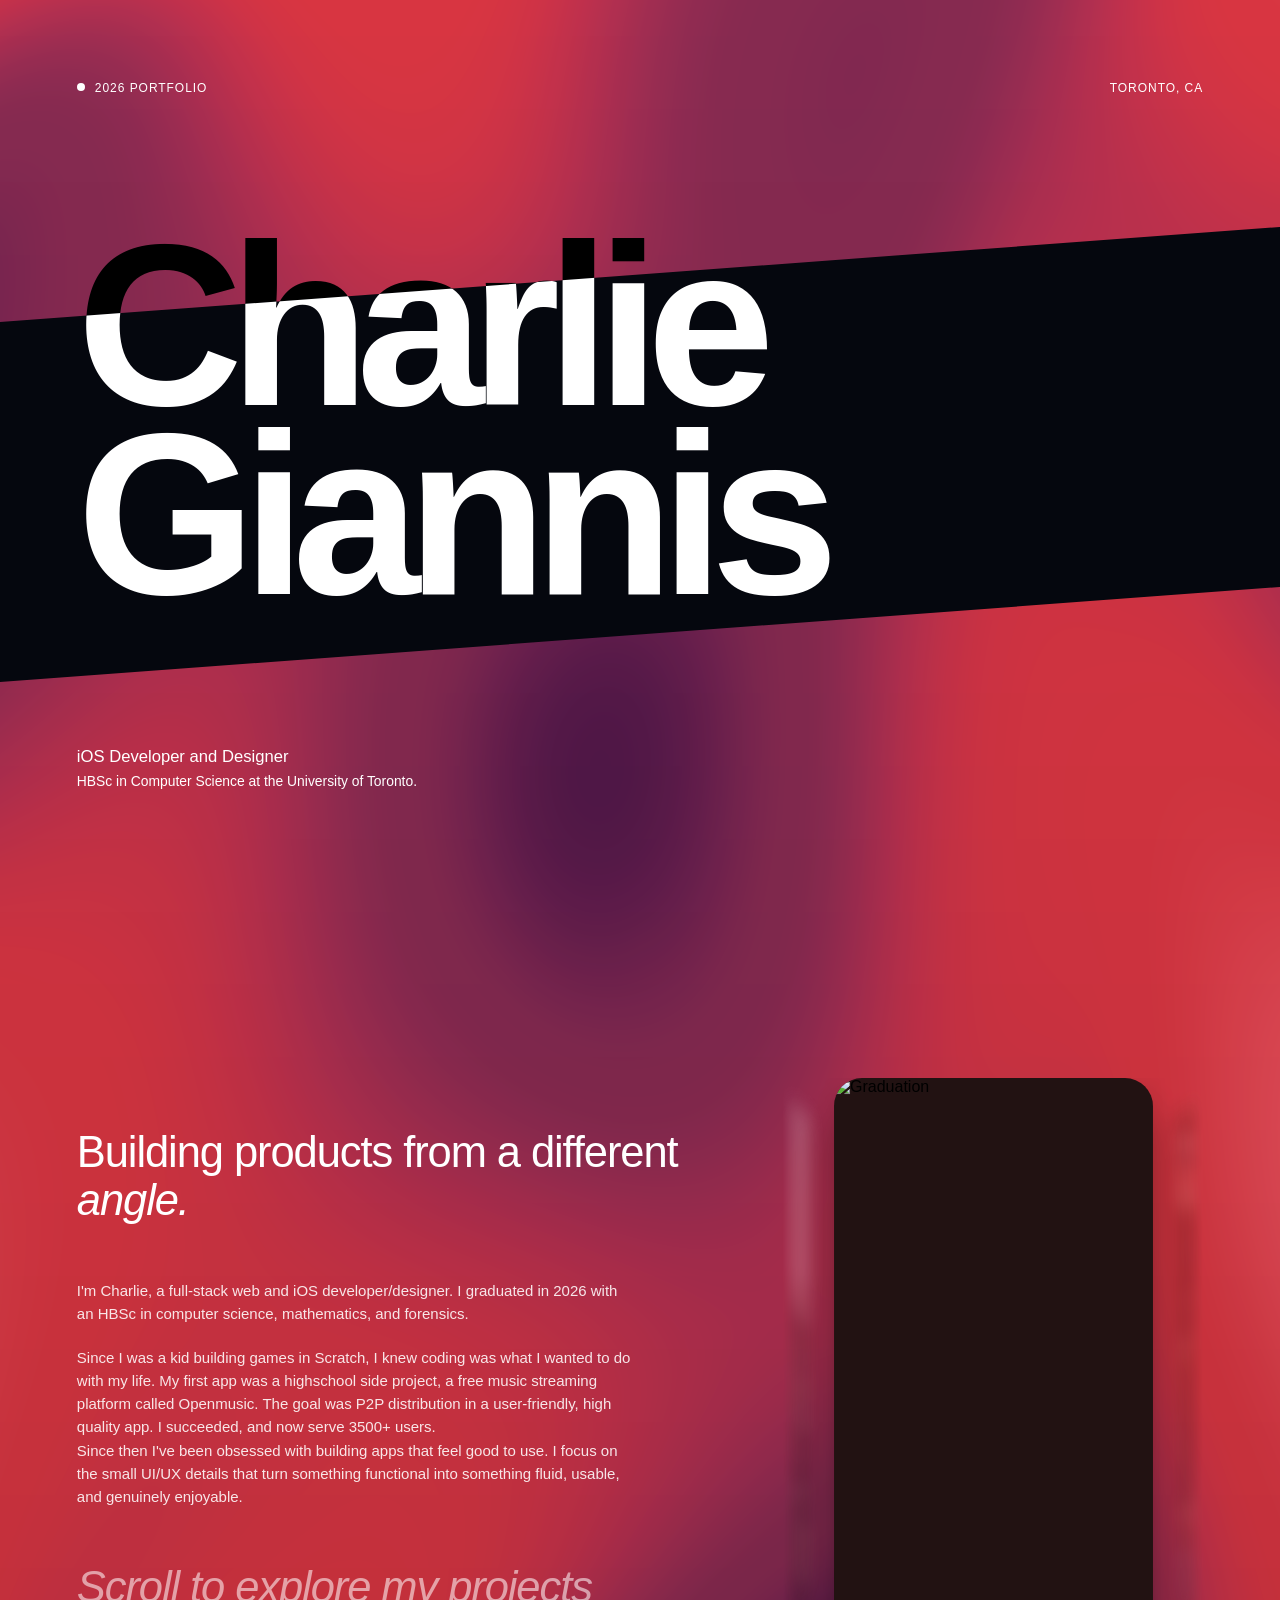
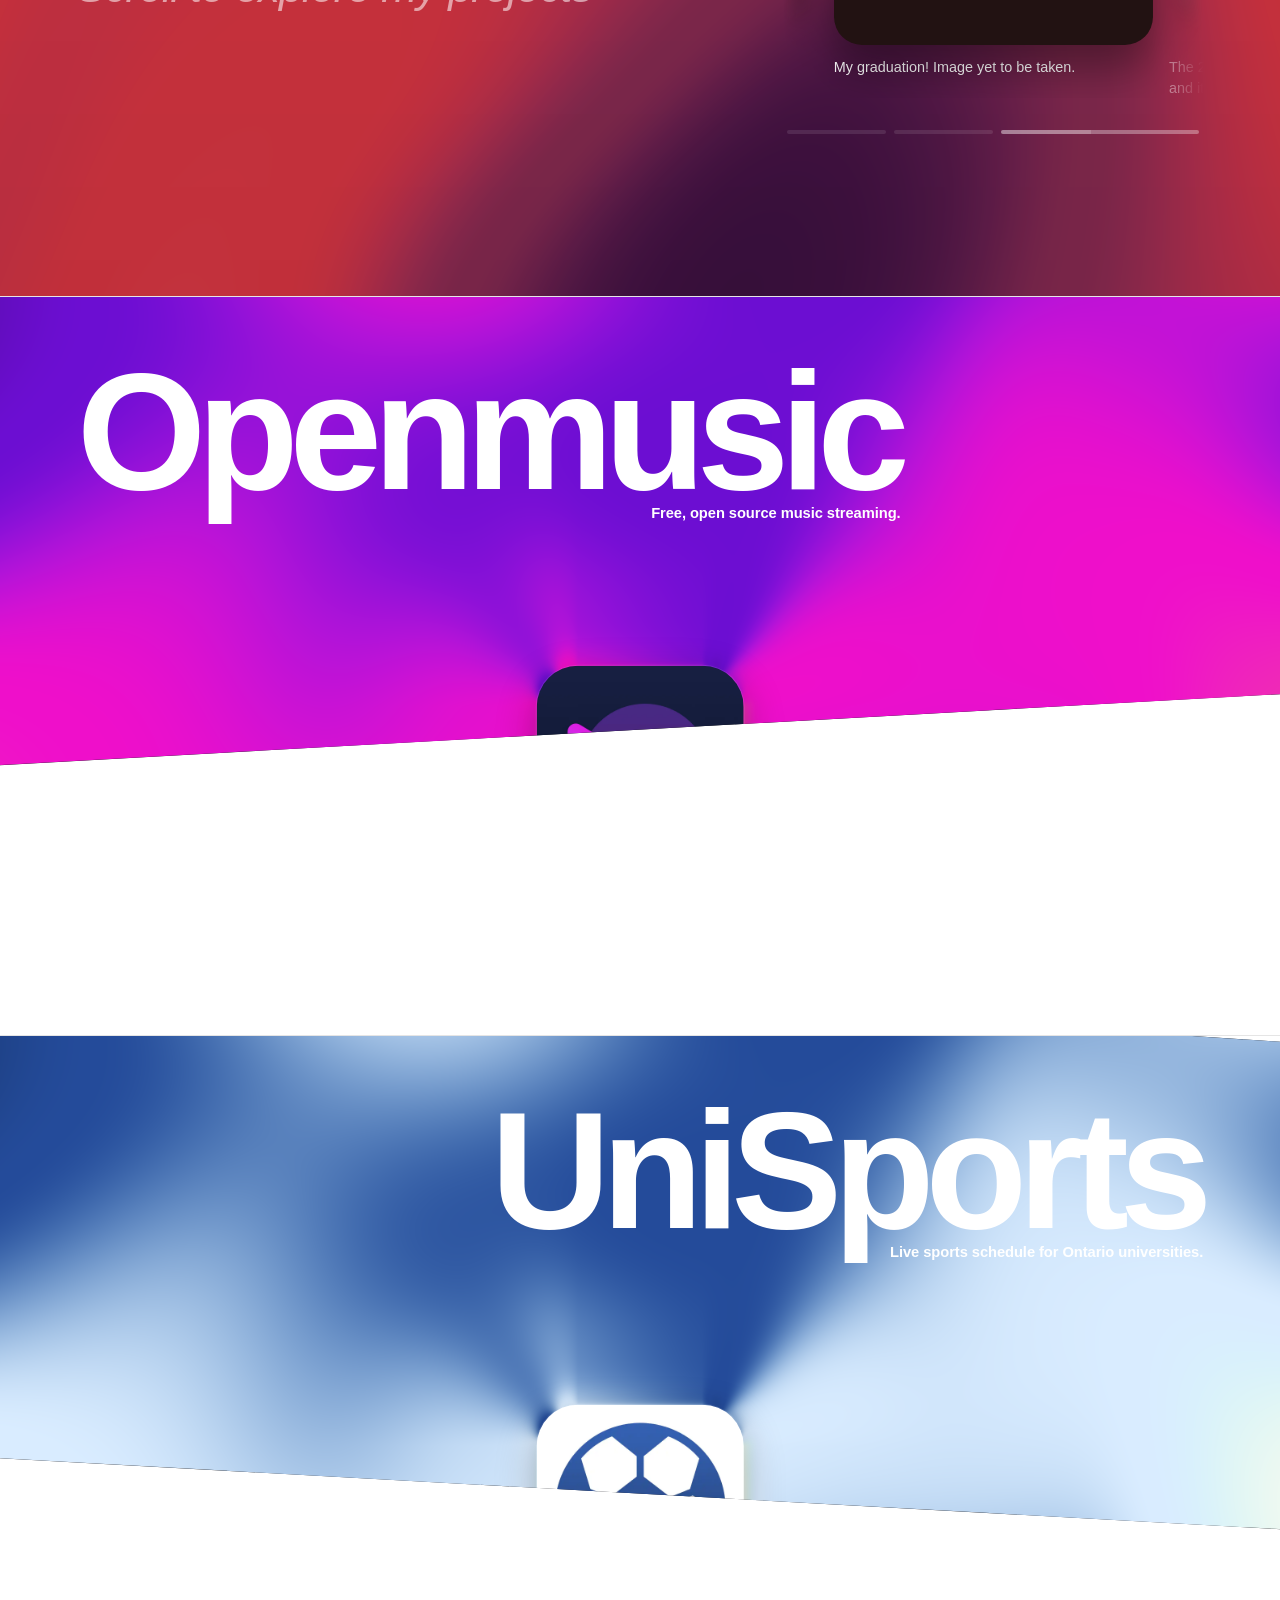
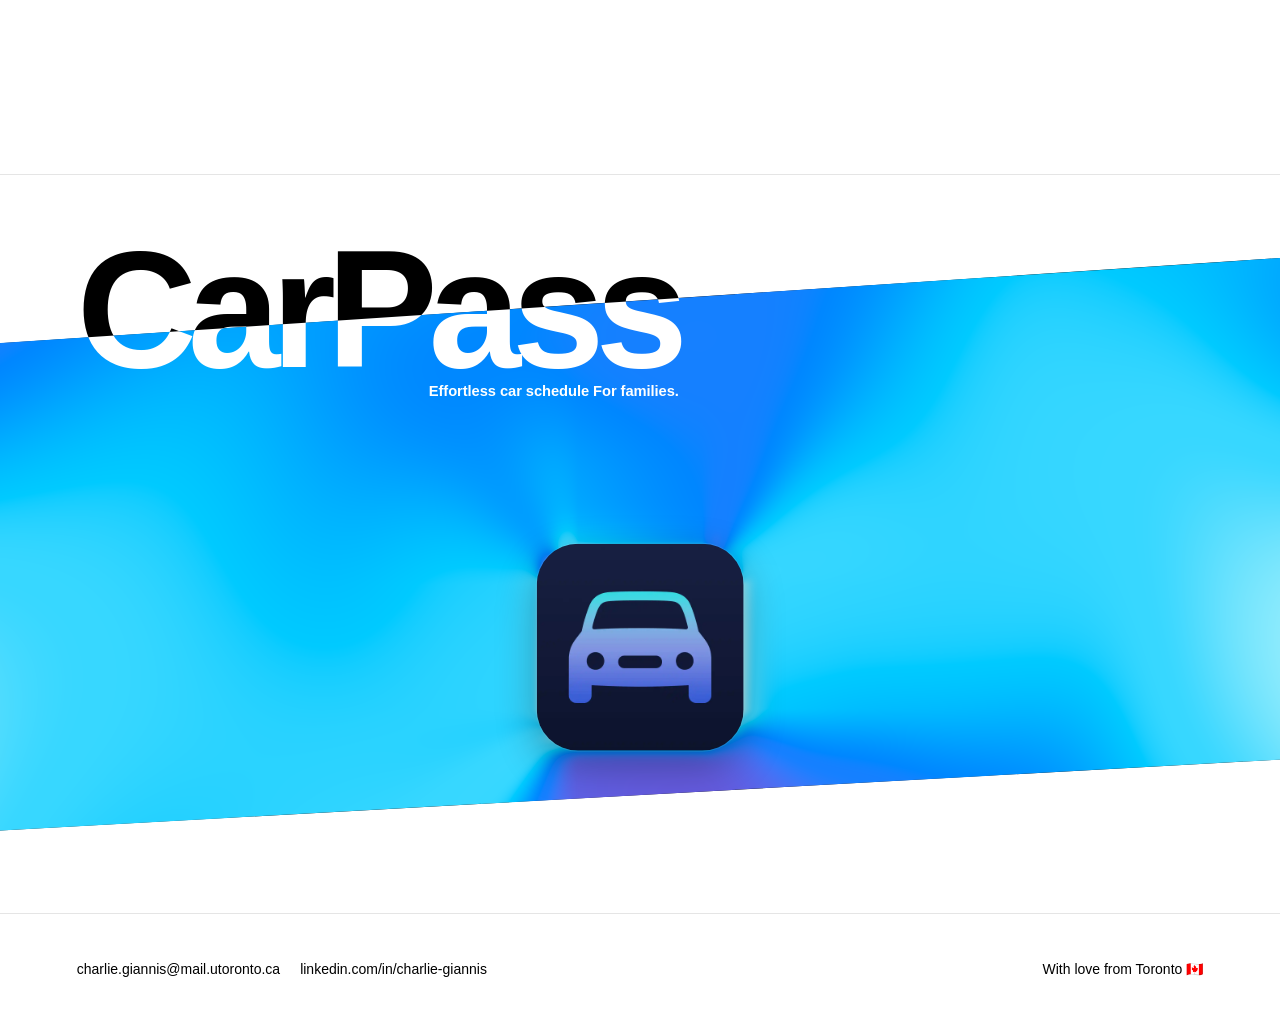
==== index.html @ 9f2bfcec "Added carousel Co-authored-by: Copilot <copilot@github.com>" ====
<!DOCTYPE html>
<html lang="en">

<head>
  <meta charset="UTF-8">
  <meta name="viewport" content="width=device-width, initial-scale=1.0">
  <title>Charlie Giannis - Portfolio</title>
  <link rel="stylesheet" href="index.css">
  <link rel="stylesheet" href="carousel.css" />
</head>

<body>

  <div class="intro">
    <div class="intro-media" aria-hidden="true">
      <canvas class="intro-canvas" data-liquid data-mode="plain" data-colors="#ff5f6d,#e63946,#8f2d56,#3a0f42"></canvas>
    </div>

    <section class="hero" data-parallax-section data-angle="hero">
      <div class="hero__top">
        <span>2026 Portfolio</span>
        <span>Toronto, CA</span>
      </div>

      <h1 class="hero__name">Charlie<br>Giannis</h1>

      <div class="hero__bottom">
        <p class="hero__tagline">
          iOS Developer and Designer
          <br>
          <span style="font-size: smaller;">
            HBSc in Computer Science at the University of Toronto.
          </span>
        </p>
      </div>

      <div class="band-clip" aria-hidden="true">
        <div class="band-media"></div>
        <div class="hero hero--mirror">
          <div class="hero__top">
            <span>2026 Portfolio</span>
            <span>Toronto, CA</span>
          </div>
          <h1 class="hero__name">Charlie<br>Giannis</h1>
          <div class="hero__bottom">
            <p class="hero__tagline">
              iOS Developer and Designer
              <br>
              <span style="font-size: smaller;">
                HBSc in Computer Science at the University of Toronto.
              </span>
            </p>
          </div>
        </div>
      </div>
    </section>

    <section class="about">
      <div class="about__body">
        <h2 class="about__lede">
          Building products from a different <i>angle.</i>
        </h2>
        <p class="about__text">
          I'm Charlie, a full-stack web and iOS developer/designer. I graduated in 2026 with an HBSc in computer
          science, mathematics, and forensics.
        </p>
        <p class="about__text">
          Since I was a kid building games in Scratch, I knew coding was what I wanted to do with my life.
          My first app was a highschool side project, a free music streaming platform called Openmusic. The goal was
          P2P distribution in a user-friendly, high quality app. I succeeded, and now serve 3500+ users.
          <br>
          Since then I've been obsessed with building apps that feel good to use. I focus on the small UI/UX details
          that turn something functional into something fluid, usable, and genuinely enjoyable.
        </p>
        <br>
        <br>
        <h2 class="about__lede">
          <em>Scroll to explore my projects</em>
        </h2>
      </div>
      <div class="about__carousel">
        <div class="carousel-shell" id="carouselShell">
          <div class="carousel" id="carousel">
            <div class="carousel-track" id="carouselTrack">
              <div class="carousel-entry" data-index="0">
                <img class="carousel-image" src="assets/profile.jpeg" alt="Me and a horse" />
                <div class="carousel-caption">Hi! In case you're confused, I'm the horse.</div>
              </div>
              <div class="carousel-entry" data-index="1">
                <img class="carousel-image" src="https://picsum.photos/seed/three/540/960" alt="Graduation" />
                <div class="carousel-caption">My graduation! Image yet to be taken.</div>
              </div>
              <div class="carousel-entry" data-index="2">
                <img class="carousel-image" src="assets/IMG_4310.JPG" alt="MacBook and a fan" />
                <div class="carousel-caption">The 2014 MacBook Air running all my servers, and its advanced cooling system.</div>
              </div>
            </div>
          </div>
          <div class="carousel-bars" id="carouselBars"></div>
        </div>
      </div>
    </section>
  </div>

  <section class="section section--openmusic section--left" data-parallax-section data-angle="a">

    <div class="text-block">
      <div class="text-block__content text-block__content--align-end">
        <h2 class="text-block__title">Openmusic</h2>
        <p class="text-block__sub">Free, open source music streaming.</p>
      </div>
    </div>

    <div class="band-clip" aria-hidden="true">
      <div class="band-media">
        <canvas class="band-canvas" data-liquid data-colors="#ed3ea1,#ef0fca,#6c0ed2,#2b0554"></canvas>
        <a href="openmusic">
          <img class="band-icon" src="assets/openmusic_icon.webp" alt="">
        </a>

      </div>
      <div class="text-block">
        <div class="text-block__content text-block__content--align-end">
          <h2 class="text-block__title">Openmusic</h2>
          <p class="text-block__sub">Free, open source music streaming.</p>
        </div>
      </div>
    </div>
  </section>

  <section class="section section--unisports section--right" data-parallax-section data-angle="b">

    <div class="text-block">
      <div class="text-block__content">
        <h2 class="text-block__title">UniSports</h2>
        <p class="text-block__sub">Live sports schedule for Ontario universities.</p>
      </div>
    </div>

    <div class="band-clip" aria-hidden="true">
      <div class="band-media">
        <canvas class="band-canvas" data-liquid data-colors="#ffffff,#d9ecff,#244b9a,#06152f"></canvas>
        <a href="unisports">
          <img class="band-icon" src="assets/unisports_icon.webp" alt="">
        </a>
      </div>
      <div class="text-block">
        <div class="text-block__content">
          <h2 class="text-block__title">UniSports</h2>
          <p class="text-block__sub">Live sports schedule for Ontario universities.</p>
        </div>
      </div>
    </div>
  </section>

  <section class="section section--carpass section--left" data-parallax-section data-angle="a">

    <div class="text-block">
      <div class="text-block__content text-block__content--align-end">
        <h2 class="text-block__title">CarPass</h2>
        <p class="text-block__sub">Effortless car schedule For families.</p>
      </div>
    </div>

    <div class="band-clip" aria-hidden="true">
      <div class="band-media">
        <canvas class="band-canvas" data-liquid data-colors="#bdf8ff,#37d7ff,#1580ff,#6857d9"></canvas>
        <a href="carpass">
          <img class="band-icon" src="assets/carpass_icon.webp" alt="">
        </a>
      </div>
      <div class="text-block">
        <div class="text-block__content text-block__content--align-end">
          <h2 class="text-block__title">CarPass</h2>
          <p class="text-block__sub">Effortless car schedule For families.</p>
        </div>
      </div>
    </div>
  </section>

  <footer class="footer">
    <div class="footer__inner">
      <div class="footer__contact">
        <span>charlie.giannis@mail.utoronto.ca</span>
        <a target="_blank" href="https://linkedin.com/in/charlie-giannis">linkedin.com/in/charlie-giannis</span>
      </div>
      <div class="footer__location">
        <span>With love from Toronto 🇨🇦</span>
      </div>
    </div>
  </footer>

  <script src="band.js"></script>

  <script src="liquid.js"></script>

  <script src="carousel.js"></script>

  <script>
    initCarousel('#carouselTrack', '#carouselBars', '#carouselShell');
  </script>

</body>

</html>
---- index.css ----
:root {
    --bg: #ffffff;
    --fg: #000000;
    --fg-invert: #ffffff;
    --mute: #6b6b6b;
    --rule: #e5e5e5;

    --pad-x: clamp(24px, 6vw, 80px);
    --pad-top: clamp(60px, 9vh, 110px);
    --pad-bot: clamp(80px, 12vh, 140px);

    --font-sans: 'Helvetica Neue', 'HelveticaNeue', Helvetica, Arial, sans-serif;

    --intro-c1: #ff5f6d;
    --intro-c2: #e63946;
    --intro-c3: #8f2d56;
    --intro-c4: #3a0f42;
}

* {
    box-sizing: border-box;
    margin: 0;
    padding: 0;
}

html {
    scroll-behavior: smooth;
}

body {
    font-family: var(--font-sans);
    background: var(--bg);
    color: var(--fg);
    overflow-x: hidden;
    -webkit-font-smoothing: antialiased;
    -moz-osx-font-smoothing: grayscale;
    font-synthesis: none;
}

a {
    color: inherit;
    text-decoration: none;
}

@keyframes fluidGradient {
    0% {
        background-position: 0% 50%, 100% 50%, 50% 0%;
    }

    50% {
        background-position: 100% 50%, 0% 50%, 50% 100%;
    }

    100% {
        background-position: 0% 50%, 100% 50%, 50% 0%;
    }
}

.intro {
    position: relative;
    isolation: isolate;
}

.intro-media {
    position: absolute;
    inset: 0;
    z-index: 0;
    overflow: hidden;
    background: #160b18;
}

.intro-canvas {
    position: absolute;
    inset: 0;
    width: 100%;
    height: 100%;
    display: block;
}

.intro-media::after {
    content: "";
    position: absolute;
    inset: 0;
    background:
        linear-gradient(to bottom, rgba(0, 0, 0, 0.06), rgba(0, 0, 0, 0.16));
    pointer-events: none;
}

.hero {
    position: relative;
    min-height: 100vh;
    padding: var(--pad-top) var(--pad-x) var(--pad-bot);
    display: flex;
    flex-direction: column;
    justify-content: space-between;
    z-index: 1;
    --band: #000;
    --band-highlight: rgba(255, 255, 255, 0.12);
    color: #ffffff;
}

.hero__top {
    display: flex;
    justify-content: space-between;
    align-items: baseline;
    gap: 16px;
    flex-wrap: wrap;
    font-size: 12px;
    font-weight: 500;
    letter-spacing: 0.08em;
    text-transform: uppercase;
    color: #ffffff;
}

.hero__top span:first-child::before {
    content: "";
    display: inline-block;
    width: 8px;
    height: 8px;
    background: #ffffff;
    border-radius: 50%;
    margin-right: 10px;
    transform: translateY(-1px);
}

.hero__name {
    font-weight: 900;
    font-size: clamp(80px, 18vw, 320px);
    line-height: 0.82;
    letter-spacing: -0.06em;
    margin: clamp(40px, 8vh, 80px) 0;
    color: #000;
}

.hero__bottom {
    max-width: 520px;
}

.hero__tagline {
    font-size: clamp(15px, 1.3vw, 19px);
    line-height: 1.4;
    font-weight: 400;
    color: #ffffff;
}

.hero--mirror {
    position: absolute;
    inset: 0;
    padding: var(--pad-top) var(--pad-x) var(--pad-bot);
    display: flex;
    flex-direction: column;
    justify-content: space-between;
    pointer-events: none;
    min-height: auto;
}

.hero--mirror .hero__top,
.hero--mirror .hero__bottom {
    visibility: hidden;
}

.hero--mirror .hero__name {
    color: #ffffff;
}

.hero--mirror .hero__name .stop {
    color: rgba(0, 0, 0, 0.35);
}

.about {
    position: relative;
    z-index: 1;
    padding: clamp(120px, 18vh, 200px) var(--pad-x);

    display: grid;
    grid-template-columns: minmax(0, 1fr) minmax(280px, 420px);
    gap: clamp(40px, 7vw, 96px);
    align-items: center;
}

.about__body {
    max-width: 880px;
}

.about__lede {
    font-weight: 500;
    font-size: clamp(26px, 3.4vw, 50px);
    line-height: 1.1;
    letter-spacing: -0.025em;
    margin-bottom: clamp(40px, 6vh, 72px);
    color: #ffffff;
}

.about__lede em {
    font-style: italic;
    color: rgba(255, 255, 255, 0.55);
    font-weight: 400;
}

.about__text {
    font-size: clamp(15px, 1.15vw, 17px);
    line-height: 1.55;
    max-width: 560px;
    color: rgba(255, 255, 255, 0.88);
    margin-bottom: 20px;
}

.section {
    position: relative;
    min-height: 82vh;
    padding: clamp(44px, 7vh, 80px) var(--pad-x) clamp(56px, 8vh, 96px);
    overflow: hidden;
    isolation: isolate;
    border-top: 1px solid var(--rule);
}

.text-block {
    position: relative;
    z-index: 1;
    display: flex;
    flex-direction: column;
    min-height: calc(82vh - clamp(44px, 7vh, 80px) - clamp(56px, 8vh, 96px));
    pointer-events: none;
}

.text-block__content {
    display: flex;
    flex-direction: column;
    gap: 0.14em;
}

.text-block__content--align-end {
    align-items: flex-end;
    text-align: right;
}

.text-block__content--align-end .text-block__sub {
    text-align: right;
    /* max-width: 30ch; */
}

.text-block__title {
    font-weight: 900;
    font-size: clamp(64px, 13vw, 220px);
    line-height: 0.86;
    letter-spacing: -0.055em;
    color: inherit;
}

.text-block__sub {
    font-weight: 700;
    font-size: clamp(13px, 1.15vw, 17px);
    letter-spacing: -0.005em;
    color: inherit;
    max-width: 520px;
}

.section--right .text-block {
    align-items: flex-end;
    text-align: right;
}

.section--left .text-block {
    align-items: flex-start;
    text-align: left;
}

.section--right .text-block__sub {
    margin-left: auto;
}

.band-clip {
    position: absolute;
    inset: 0;
    pointer-events: none;
    z-index: 2;
    clip-path: polygon(-2% 22%, 102% 11%, 102% 51%, -2% 62%);
}

.section .band-clip {
    clip-path: polygon(-2% 14%, 102% 2%, 102% 55%, -2% 65%);
}

.band-media {
    position: absolute;
    left: 0%;
    right: 0%;
    top: -20%;
    bottom: -20%;
    z-index: 1;
    overflow: hidden;
    background: #05070e;
}

.band-canvas {
    position: absolute;
    inset: 0;
    width: 100%;
    height: 100%;
    display: block;
}

.band-icon {
    position: absolute;
    left: 50%;
    top: 60%;
    height: 20%;
    aspect-ratio: 1 / 1;
    transform: translate(-50%, -50%);
    object-fit: cover;
    border-radius: 20%;
    pointer-events: all;
    box-shadow:
        0 14px 40px rgba(0, 0, 0, 0.32),
        0 0 0 1px rgba(255, 255, 255, 0.12);
    transition: all 0.15s ease-out;
}

.band-icon:hover {
    height: 22%;
    box-shadow:
        0 0px 30px rgba(0, 0, 0, 0.50),
        0 0px 40px rgba(0, 0, 0, 0.70);
    transition: all 0.15s ease-out;
}

.band-clip .text-block {
    position: absolute;
    inset: 0;
    padding: clamp(44px, 7vh, 80px) var(--pad-x) clamp(56px, 8vh, 96px);
    color: var(--fg-invert);
    z-index: 2;
}

.section--right .band-clip .text-block {
    align-items: flex-end;
    text-align: right;
}

.section--left .band-clip .text-block {
    align-items: flex-start;
    text-align: left;
}

.section--right .band-clip .text-block__sub {
    margin-left: auto;
}

.section--openmusic {
    --band: #BA3CE8;
    --band-highlight: rgba(255, 255, 255, 0.15);
}

.section--unisports {
    --band: #0E274F;
    --band-highlight: rgba(255, 255, 255, 0.15);
}

.section--carpass {
    --band: #1B71FF;
    --band-highlight: rgba(255, 255, 255, 0.14);
}

.footer {
    padding: clamp(28px, 5vh, 56px) var(--pad-x);
    border-top: 1px solid var(--rule);
    background: var(--bg);
}

.footer__inner {
    display: flex;
    justify-content: space-between;
    align-items: center;
    gap: 16px;
    flex-wrap: wrap;
}

.footer__contact,
.footer__location {
    font-size: 14px;
    line-height: 1.5;
    color: var(--fg);
}

.footer__contact {
    display: flex;
    flex-wrap: wrap;
    gap: 14px 20px;
}

.footer__contact span,
.footer__location span {
    white-space: nowrap;
}

@media (prefers-reduced-motion: reduce) {
    .intro-media {
        animation: none;
        background-position: 50% 50%, 50% 50%, 50% 50%;
    }

    html {
        scroll-behavior: auto;
    }
}

.about__carousel {
    width: 100%;
    max-width: 420px;
    justify-self: end;
}

@media (max-width: 840px) {
    .about {
        grid-template-columns: 1fr;
    }

    .about__carousel {
        max-width: 100%;
        justify-self: stretch;
    }
}
---- carousel.css ----
:root {
  color-scheme: dark;
  --caption: #ffffff;
  --indicator: rgba(255, 255, 255, 0.1);
  --indicator-active: rgba(255, 255, 255, 0.6);
  --indicator-fill: rgba(255, 255, 255, 0.6);
}

* {
  box-sizing: border-box;
}

.carousel-shell {
  display: flex;
  flex-direction: column;
  gap: 1rem;
  width: 100%;
  height: 100%;
  max-height: inherit;
  overflow: hidden;
}

.carousel {
  position: relative;
  width: 100%;
  flex: 1;
  background: transparent;
  padding: 1rem 0;
  display: flex;
  align-items: stretch;
  overflow: hidden;
  mask-image: linear-gradient(to right, transparent, black 12%, black 88%, transparent);
  -webkit-mask-image: linear-gradient(to right, transparent, black 12%, black 88%, transparent);
  min-height: 0;
}

.carousel-track {
  display: flex;
  gap: 1rem;
  width: 100%;
  height: 100%;
  max-height: 100%;
  overflow-x: auto;
  scroll-snap-type: x mandatory;
  -webkit-overflow-scrolling: touch;
  scrollbar-width: none;
  overscroll-behavior-x: contain;
  align-items: stretch;
  min-height: 0;
}

.carousel-track::before,
.carousel-track::after {
  content: '';
  flex: 0 0 calc((100% - 76% - 1rem) / 2);
}

.carousel-track::-webkit-scrollbar {
  display: none;
}

.carousel-entry {
  flex: 0 0 76%;
  scroll-snap-align: center;
  display: flex;
  flex-direction: column;
  gap: 0.75rem;
  position: relative;
  min-width: 76%;
  z-index: 0;
  max-height: 100%;
  min-height: 0;
}

.carousel-entry.active {
  z-index: 2;
}

.carousel-image {
  width: 100%;
  aspect-ratio: 9 / 16;
  object-fit: cover;
  border-radius: 28px;
  overflow: hidden;
  box-shadow: 0 24px 42px rgba(0, 0, 0, 0.35);
  background: #221212;
  flex-shrink: 1;
  min-height: 0;
}

.carousel-caption {
  color: var(--caption);
  font-size: 0.9rem;
  line-height: 1.4;
  text-align: left;
  max-width: 100%;
}

.carousel-bars {
  display: flex;
  align-items: center;
  justify-content: center;
  gap: 0.5rem;
  width: 100%;
  padding: 0 0.25rem;
}

.indicator {
  position: relative;
  flex: 1 1 0;
  min-width: 0;
  height: 4px;
  border-radius: 999px;
  background: var(--indicator);
  overflow: hidden;
  border: none;
  outline: none;
  transition: flex 0.25s ease;
  cursor: pointer;
}

.indicator:hover:not(.active) {
  background: rgba(255, 255, 255, 0.3);
}

.indicator:focus-visible {
  outline: none;
}

.indicator.active {
  flex: 2 1 0;
  background: var(--indicator-active);
}

.indicator-fill {
  position: absolute;
  inset: 0;
  width: 0%;
  background: var(--indicator-fill);
  opacity: 0;
  transition: width 0.18s ease, opacity 0.18s ease;
}
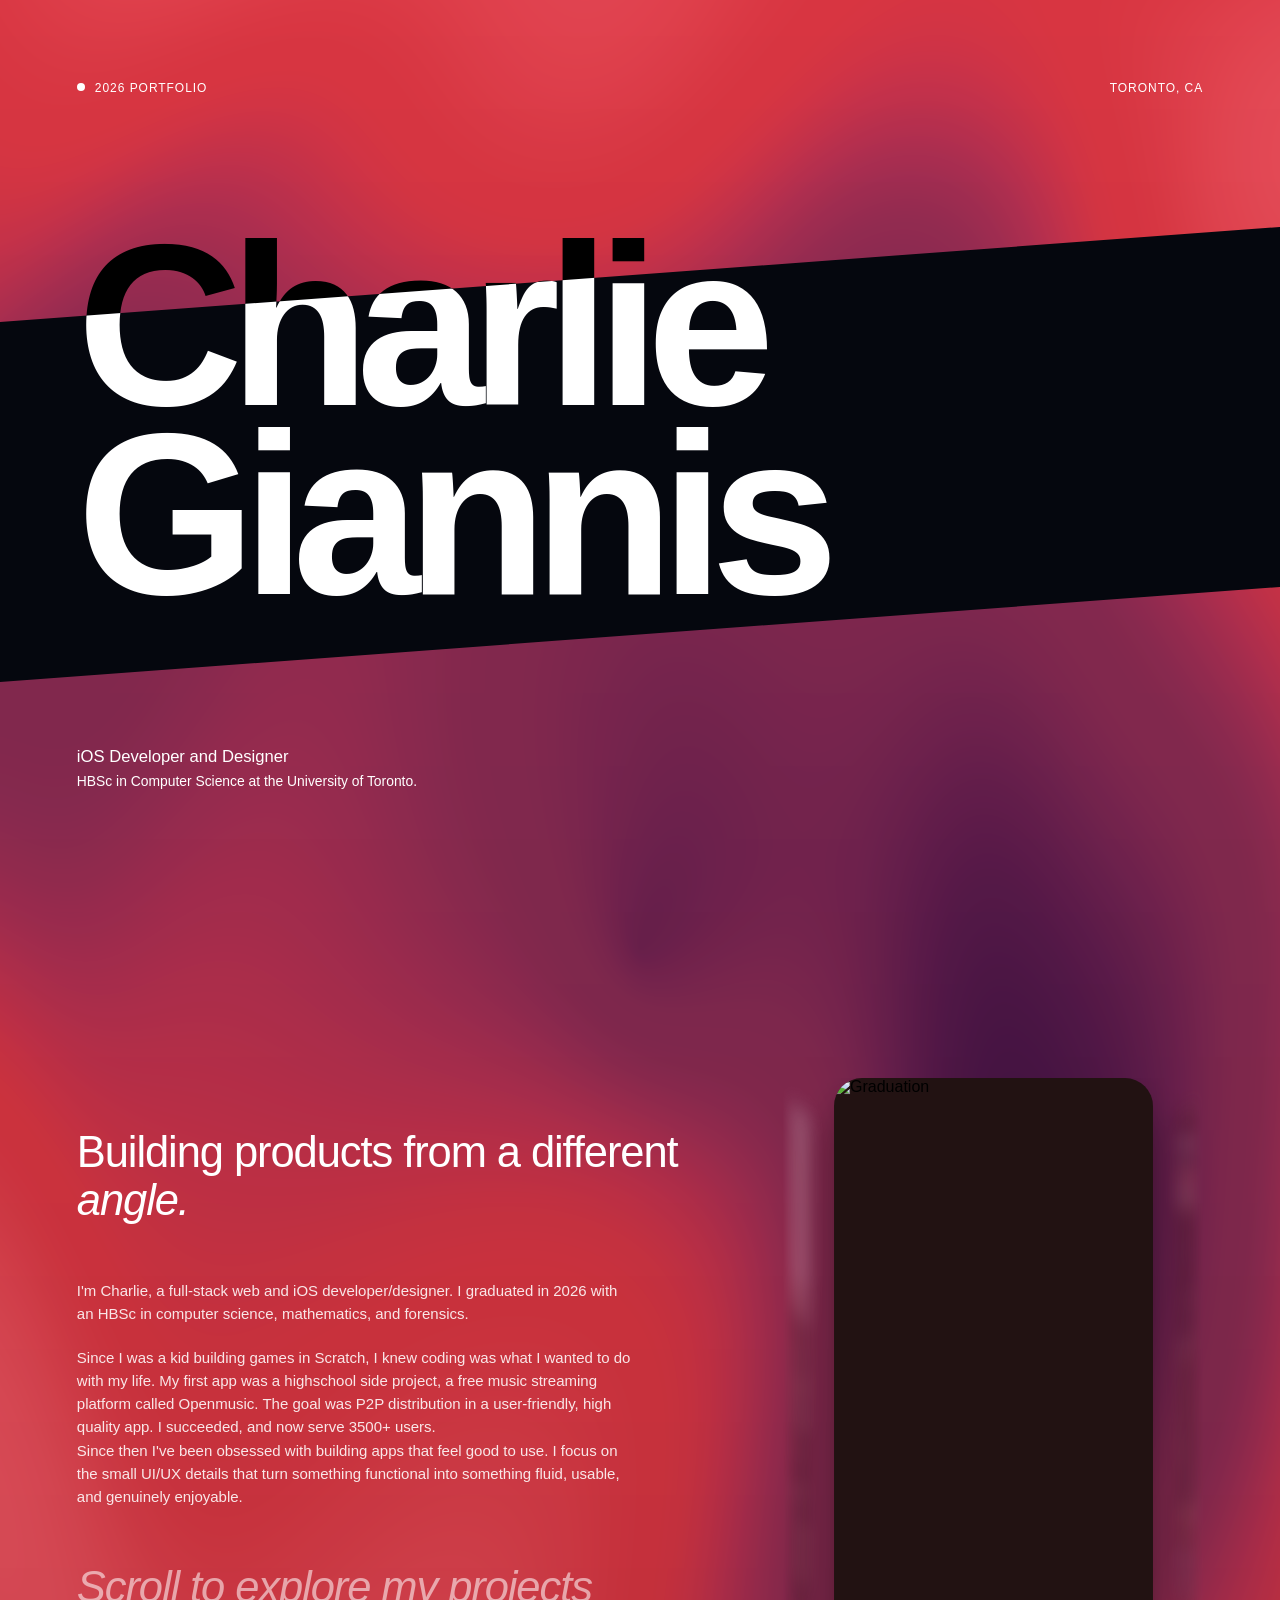
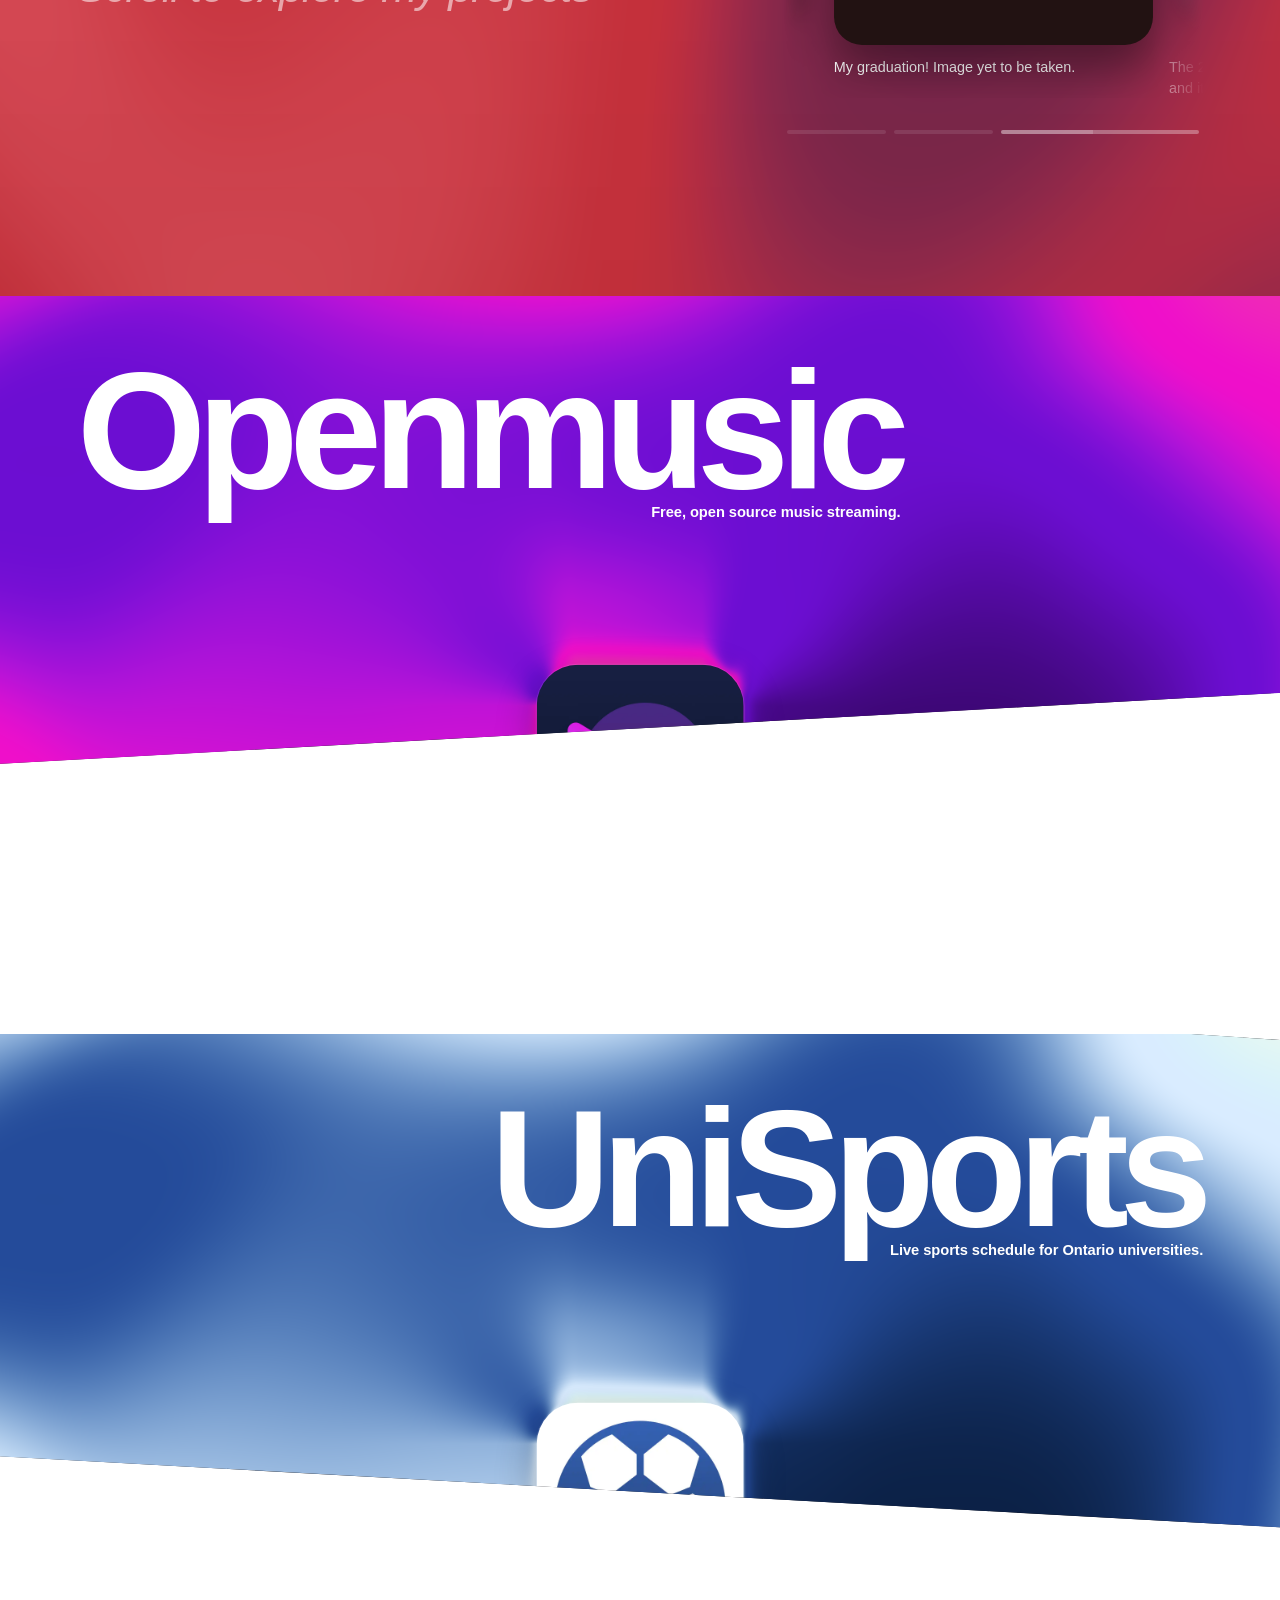
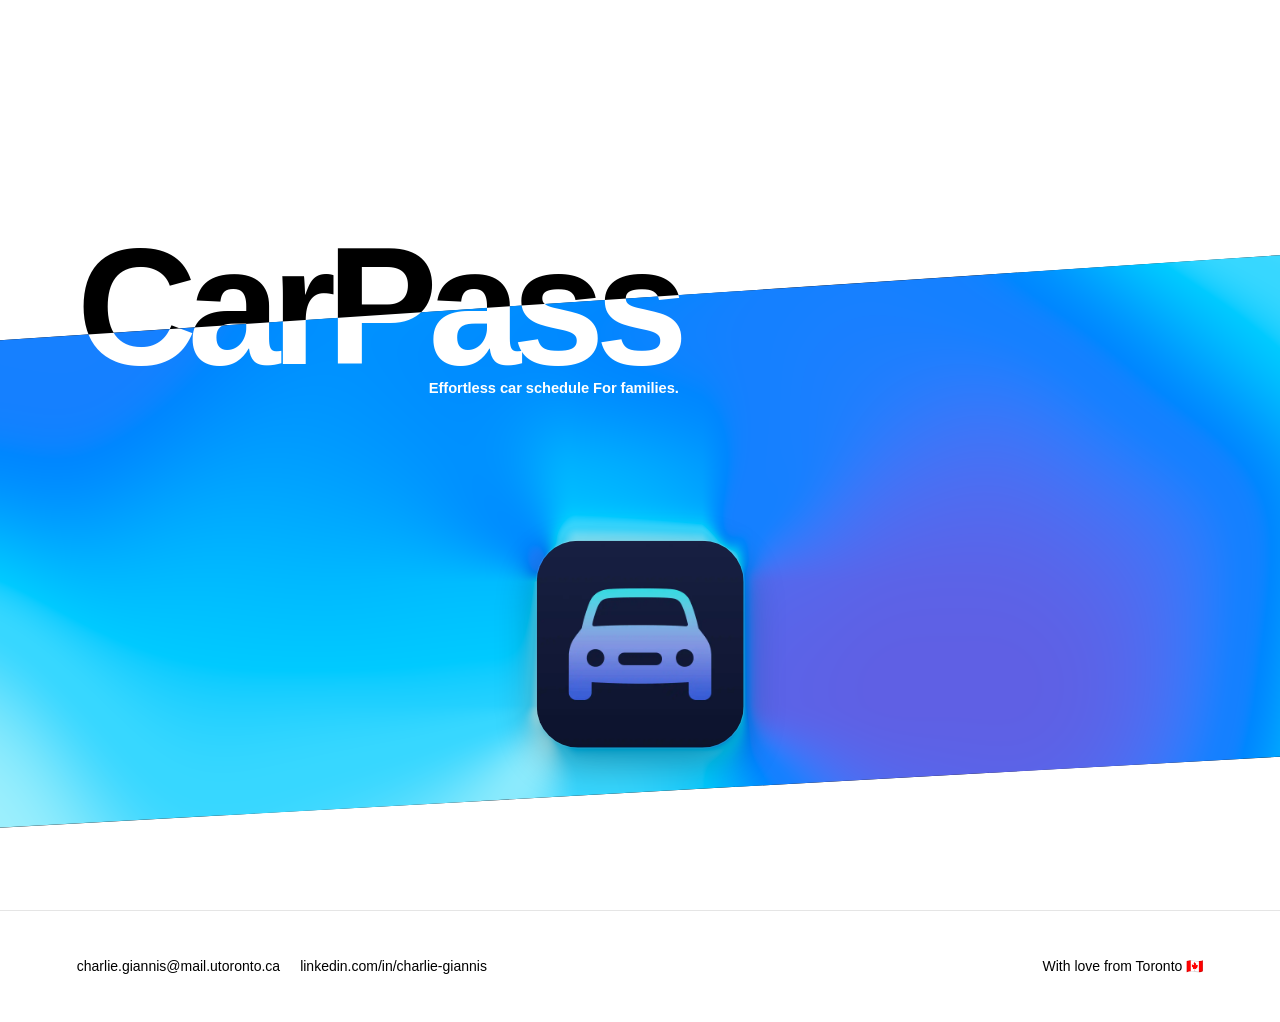
==== commit b0b1abd4: "beautified files" ====
--- a/index.html
+++ b/index.html
@@ -92,7 +92,8 @@
               </div>
               <div class="carousel-entry" data-index="2">
                 <img class="carousel-image" src="assets/IMG_4310.JPG" alt="MacBook and a fan" />
-                <div class="carousel-caption">The 2014 MacBook Air running all my servers, and its advanced cooling system.</div>
+                <div class="carousel-caption">The 2014 MacBook Air running all my servers, and its advanced cooling
+                  system.</div>
               </div>
             </div>
           </div>
--- a/index.css
+++ b/index.css
@@ -211,7 +211,6 @@
     padding: clamp(44px, 7vh, 80px) var(--pad-x) clamp(56px, 8vh, 96px);
     overflow: hidden;
     isolation: isolate;
-    border-top: 1px solid var(--rule);
 }
 
 .text-block {
@@ -416,7 +415,6 @@
     }
 
     .about__carousel {
-        max-width: 100%;
-        justify-self: stretch;
+        justify-self: center;
     }
 }
--- a/carousel.css
+++ b/carousel.css
@@ -1,142 +1,142 @@
 :root {
-  color-scheme: dark;
-  --caption: #ffffff;
-  --indicator: rgba(255, 255, 255, 0.1);
-  --indicator-active: rgba(255, 255, 255, 0.6);
-  --indicator-fill: rgba(255, 255, 255, 0.6);
+    color-scheme: dark;
+    --caption: #ffffff;
+    --indicator: rgba(255, 255, 255, 0.1);
+    --indicator-active: rgba(255, 255, 255, 0.6);
+    --indicator-fill: rgba(255, 255, 255, 0.6);
 }
 
 * {
-  box-sizing: border-box;
+    box-sizing: border-box;
 }
 
 .carousel-shell {
-  display: flex;
-  flex-direction: column;
-  gap: 1rem;
-  width: 100%;
-  height: 100%;
-  max-height: inherit;
-  overflow: hidden;
+    display: flex;
+    flex-direction: column;
+    gap: 1rem;
+    width: 100%;
+    height: 100%;
+    max-height: inherit;
+    overflow: hidden;
 }
 
 .carousel {
-  position: relative;
-  width: 100%;
-  flex: 1;
-  background: transparent;
-  padding: 1rem 0;
-  display: flex;
-  align-items: stretch;
-  overflow: hidden;
-  mask-image: linear-gradient(to right, transparent, black 12%, black 88%, transparent);
-  -webkit-mask-image: linear-gradient(to right, transparent, black 12%, black 88%, transparent);
-  min-height: 0;
+    position: relative;
+    width: 100%;
+    flex: 1;
+    background: transparent;
+    padding: 1rem 0;
+    display: flex;
+    align-items: stretch;
+    overflow: hidden;
+    mask-image: linear-gradient(to right, transparent, black 12%, black 88%, transparent);
+    -webkit-mask-image: linear-gradient(to right, transparent, black 12%, black 88%, transparent);
+    min-height: 0;
 }
 
 .carousel-track {
-  display: flex;
-  gap: 1rem;
-  width: 100%;
-  height: 100%;
-  max-height: 100%;
-  overflow-x: auto;
-  scroll-snap-type: x mandatory;
-  -webkit-overflow-scrolling: touch;
-  scrollbar-width: none;
-  overscroll-behavior-x: contain;
-  align-items: stretch;
-  min-height: 0;
+    display: flex;
+    gap: 1rem;
+    width: 100%;
+    height: 100%;
+    max-height: 100%;
+    overflow-x: auto;
+    scroll-snap-type: x mandatory;
+    -webkit-overflow-scrolling: touch;
+    scrollbar-width: none;
+    overscroll-behavior-x: contain;
+    align-items: stretch;
+    min-height: 0;
 }
 
 .carousel-track::before,
 .carousel-track::after {
-  content: '';
-  flex: 0 0 calc((100% - 76% - 1rem) / 2);
+    content: '';
+    flex: 0 0 calc((100% - 76% - 1rem) / 2);
 }
 
 .carousel-track::-webkit-scrollbar {
-  display: none;
+    display: none;
 }
 
 .carousel-entry {
-  flex: 0 0 76%;
-  scroll-snap-align: center;
-  display: flex;
-  flex-direction: column;
-  gap: 0.75rem;
-  position: relative;
-  min-width: 76%;
-  z-index: 0;
-  max-height: 100%;
-  min-height: 0;
+    flex: 0 0 76%;
+    scroll-snap-align: center;
+    display: flex;
+    flex-direction: column;
+    gap: 0.75rem;
+    position: relative;
+    min-width: 76%;
+    z-index: 0;
+    max-height: 100%;
+    min-height: 0;
 }
 
 .carousel-entry.active {
-  z-index: 2;
+    z-index: 2;
 }
 
 .carousel-image {
-  width: 100%;
-  aspect-ratio: 9 / 16;
-  object-fit: cover;
-  border-radius: 28px;
-  overflow: hidden;
-  box-shadow: 0 24px 42px rgba(0, 0, 0, 0.35);
-  background: #221212;
-  flex-shrink: 1;
-  min-height: 0;
+    width: 100%;
+    aspect-ratio: 9 / 16;
+    object-fit: cover;
+    border-radius: 28px;
+    overflow: hidden;
+    box-shadow: 0 24px 42px rgba(0, 0, 0, 0.35);
+    background: #221212;
+    flex-shrink: 1;
+    min-height: 0;
 }
 
 .carousel-caption {
-  color: var(--caption);
-  font-size: 0.9rem;
-  line-height: 1.4;
-  text-align: left;
-  max-width: 100%;
+    color: var(--caption);
+    font-size: 0.9rem;
+    line-height: 1.4;
+    text-align: left;
+    max-width: 100%;
 }
 
 .carousel-bars {
-  display: flex;
-  align-items: center;
-  justify-content: center;
-  gap: 0.5rem;
-  width: 100%;
-  padding: 0 0.25rem;
+    display: flex;
+    align-items: center;
+    justify-content: center;
+    gap: 0.5rem;
+    width: 100%;
+    padding: 0 0.25rem;
 }
 
 .indicator {
-  position: relative;
-  flex: 1 1 0;
-  min-width: 0;
-  height: 4px;
-  border-radius: 999px;
-  background: var(--indicator);
-  overflow: hidden;
-  border: none;
-  outline: none;
-  transition: flex 0.25s ease;
-  cursor: pointer;
+    position: relative;
+    flex: 1 1 0;
+    min-width: 0;
+    height: 4px;
+    border-radius: 999px;
+    background: var(--indicator);
+    overflow: hidden;
+    border: none;
+    outline: none;
+    transition: flex 0.25s ease;
+    cursor: pointer;
 }
 
 .indicator:hover:not(.active) {
-  background: rgba(255, 255, 255, 0.3);
+    background: rgba(255, 255, 255, 0.3);
 }
 
 .indicator:focus-visible {
-  outline: none;
+    outline: none;
 }
 
 .indicator.active {
-  flex: 2 1 0;
-  background: var(--indicator-active);
+    flex: 2 1 0;
+    background: var(--indicator-active);
 }
 
 .indicator-fill {
-  position: absolute;
-  inset: 0;
-  width: 0%;
-  background: var(--indicator-fill);
-  opacity: 0;
-  transition: width 0.18s ease, opacity 0.18s ease;
-}
+    position: absolute;
+    inset: 0;
+    width: 0%;
+    background: var(--indicator-fill);
+    opacity: 0;
+    transition: width 0.18s ease, opacity 0.18s ease;
+}
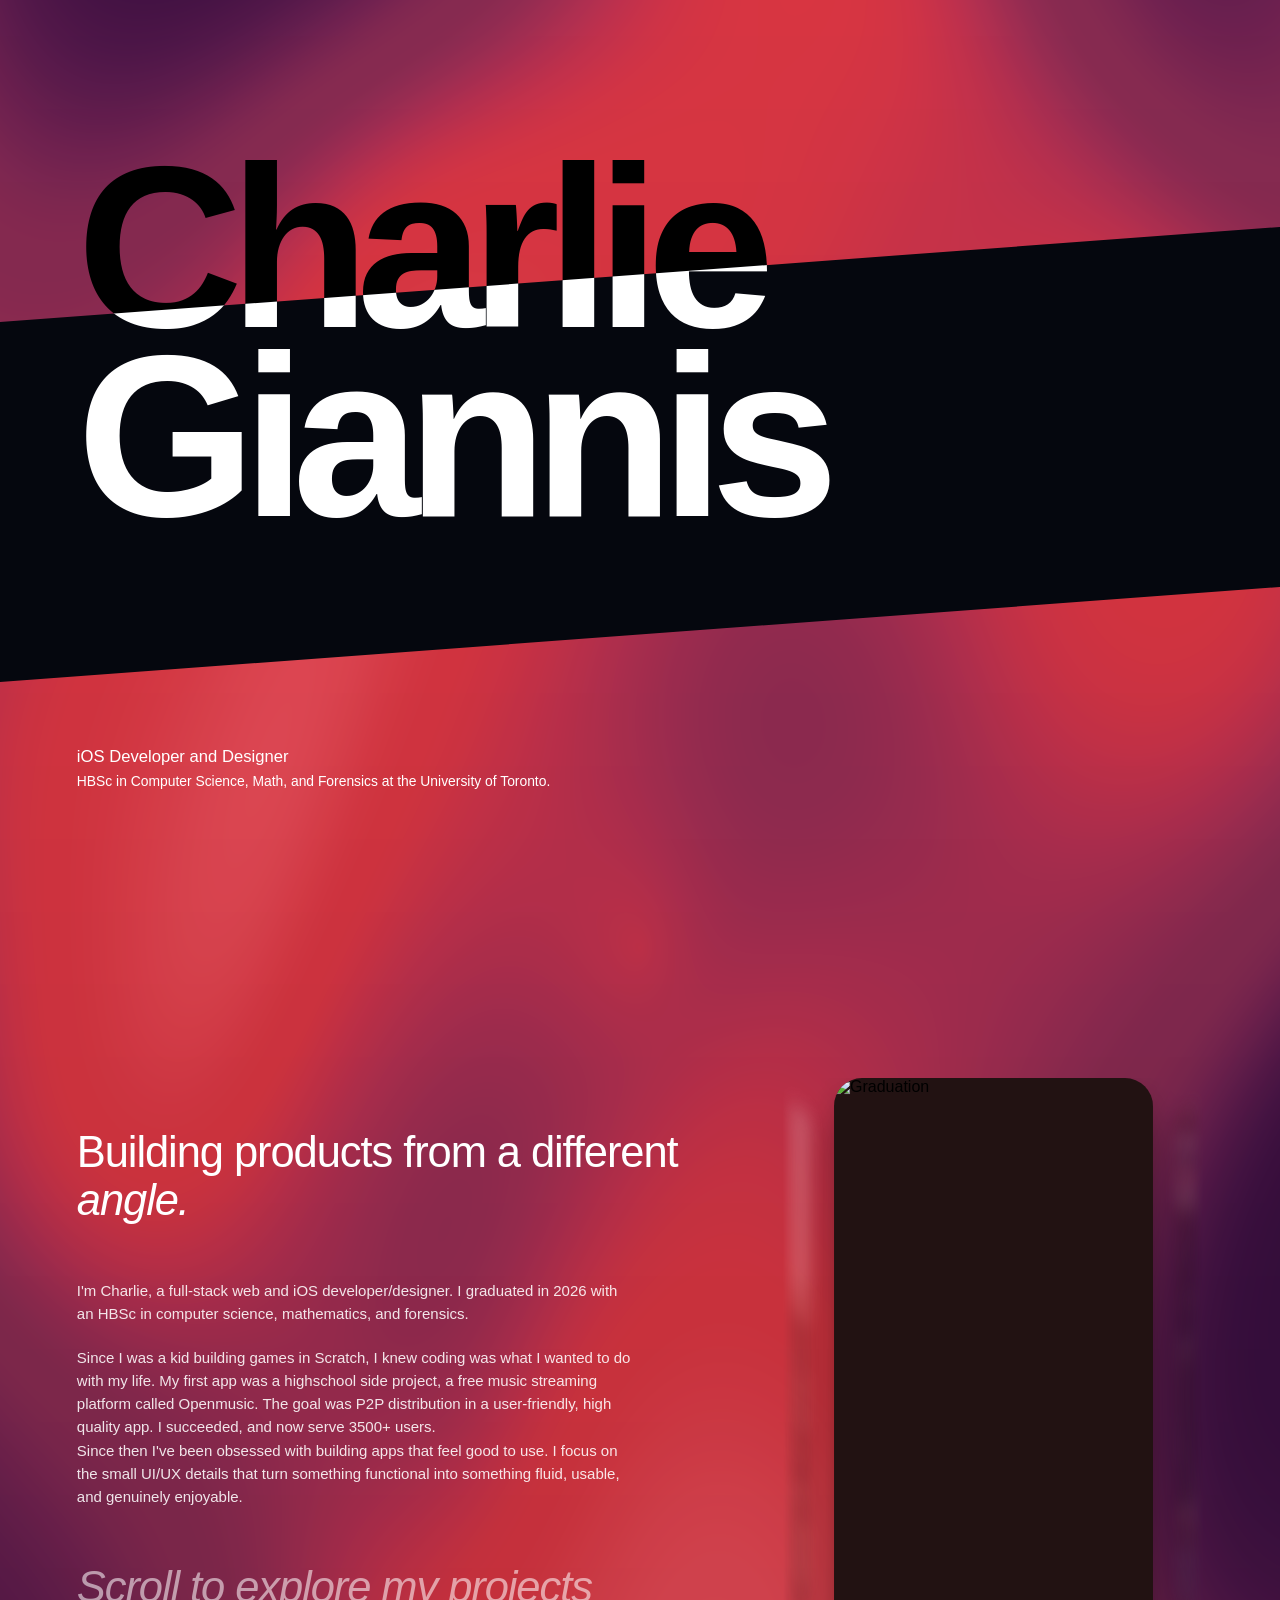
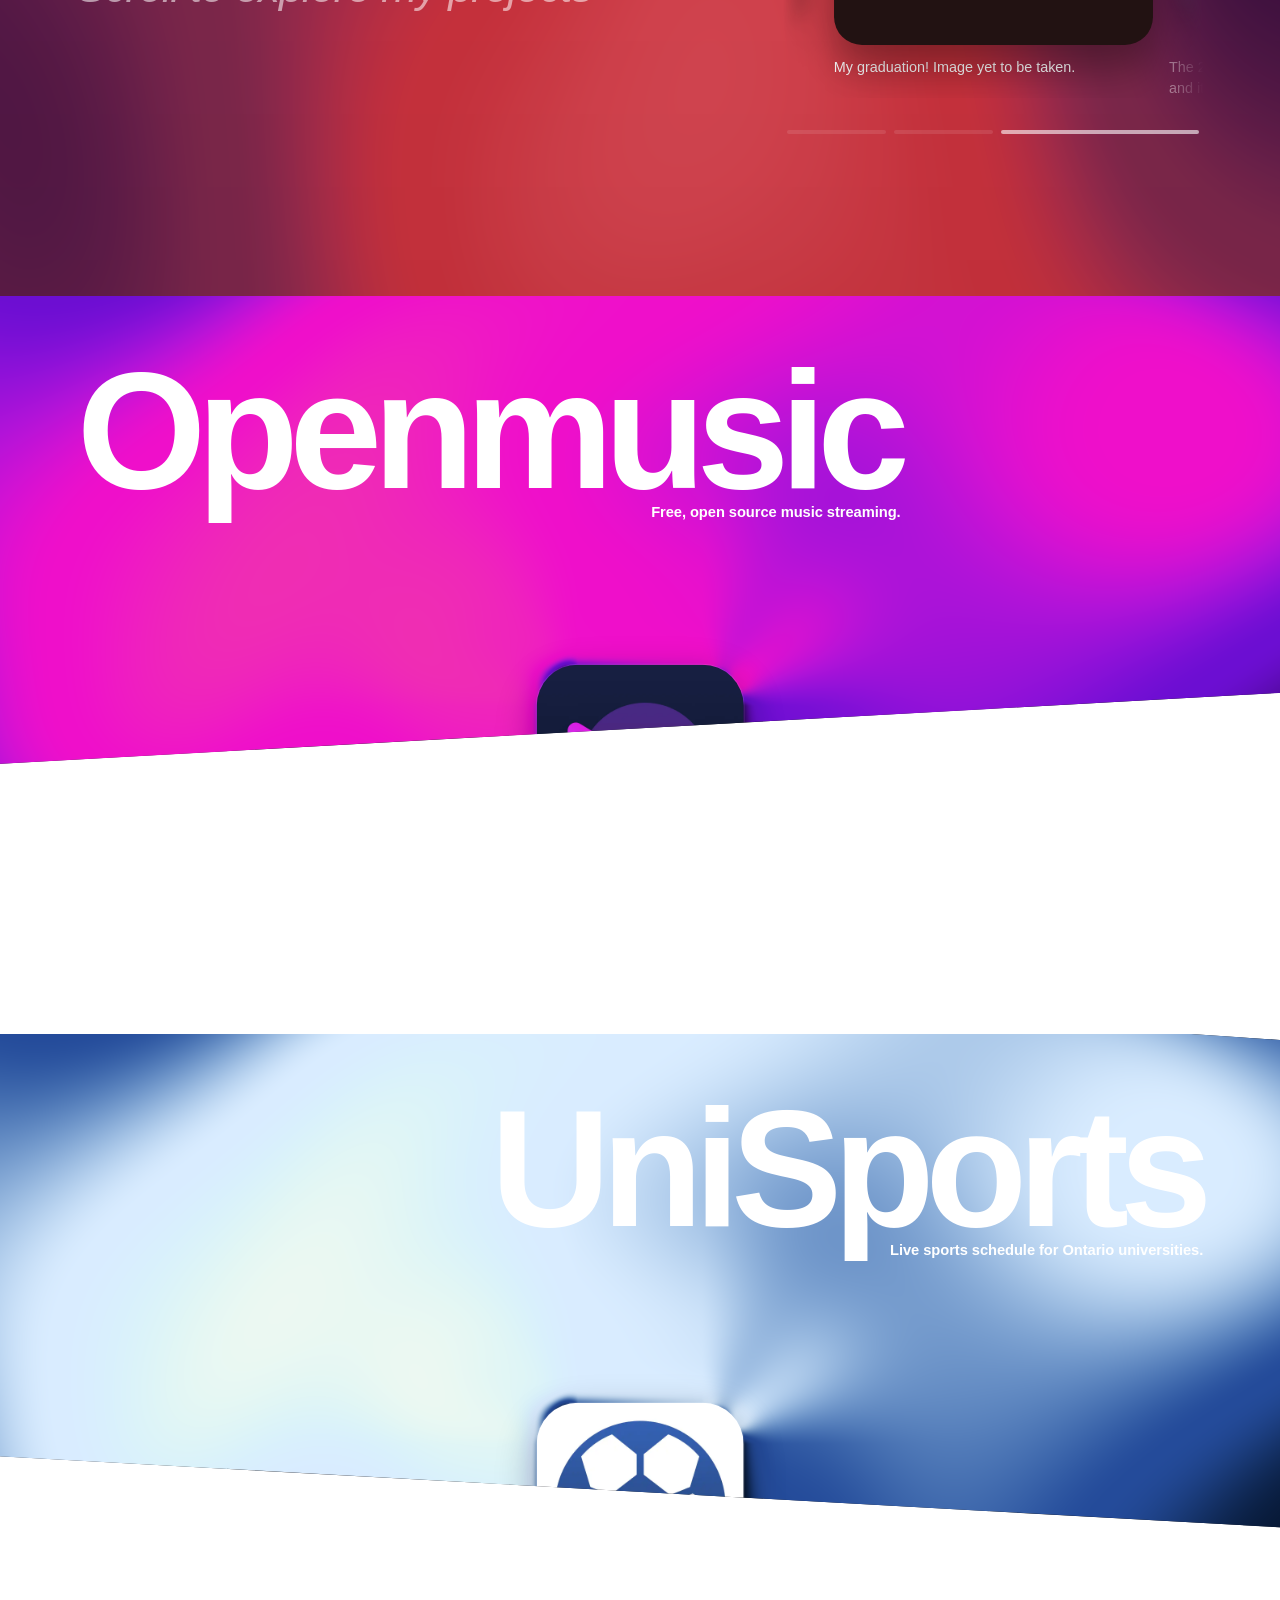
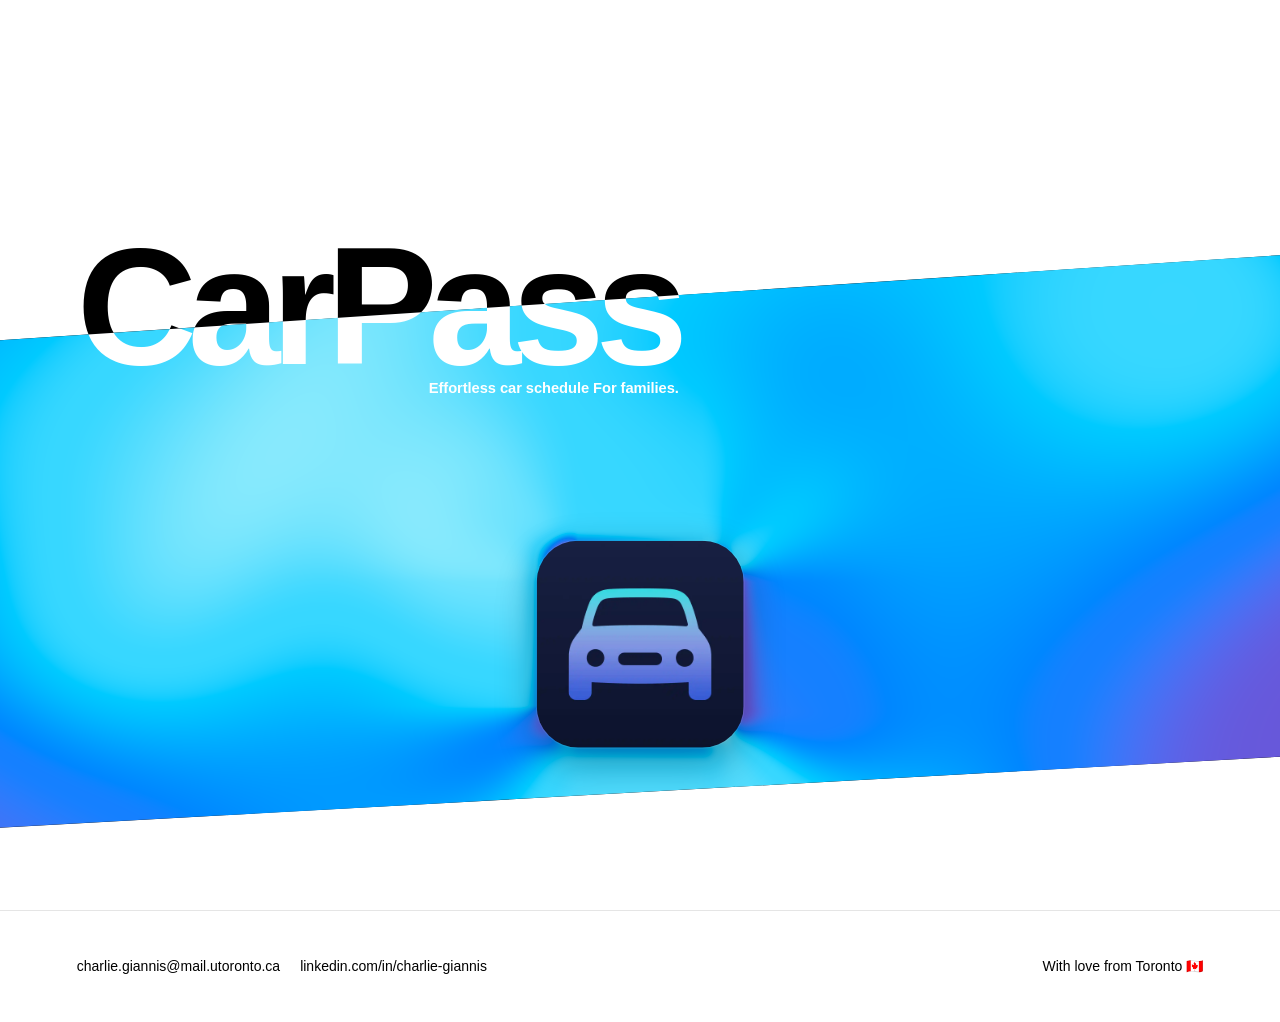
==== commit ea3344a4: "cleaned home page" ====
--- a/index.html
+++ b/index.html
@@ -17,19 +17,13 @@
     </div>
 
     <section class="hero" data-parallax-section data-angle="hero">
-      <div class="hero__top">
-        <span>2026 Portfolio</span>
-        <span>Toronto, CA</span>
-      </div>
-
       <h1 class="hero__name">Charlie<br>Giannis</h1>
-
-      <div class="hero__bottom">
+      <div>
         <p class="hero__tagline">
           iOS Developer and Designer
           <br>
           <span style="font-size: smaller;">
-            HBSc in Computer Science at the University of Toronto.
+            HBSc in Computer Science, Math, and Forensics at the University of Toronto.
           </span>
         </p>
       </div>
@@ -37,12 +31,8 @@
       <div class="band-clip" aria-hidden="true">
         <div class="band-media"></div>
         <div class="hero hero--mirror">
-          <div class="hero__top">
-            <span>2026 Portfolio</span>
-            <span>Toronto, CA</span>
-          </div>
           <h1 class="hero__name">Charlie<br>Giannis</h1>
-          <div class="hero__bottom">
+          <div>
             <p class="hero__tagline">
               iOS Developer and Designer
               <br>
--- a/index.css
+++ b/index.css
@@ -99,30 +99,6 @@
     color: #ffffff;
 }
 
-.hero__top {
-    display: flex;
-    justify-content: space-between;
-    align-items: baseline;
-    gap: 16px;
-    flex-wrap: wrap;
-    font-size: 12px;
-    font-weight: 500;
-    letter-spacing: 0.08em;
-    text-transform: uppercase;
-    color: #ffffff;
-}
-
-.hero__top span:first-child::before {
-    content: "";
-    display: inline-block;
-    width: 8px;
-    height: 8px;
-    background: #ffffff;
-    border-radius: 50%;
-    margin-right: 10px;
-    transform: translateY(-1px);
-}
-
 .hero__name {
     font-weight: 900;
     font-size: clamp(80px, 18vw, 320px);
@@ -132,10 +108,6 @@
     color: #000;
 }
 
-.hero__bottom {
-    max-width: 520px;
-}
-
 .hero__tagline {
     font-size: clamp(15px, 1.3vw, 19px);
     line-height: 1.4;
@@ -152,11 +124,6 @@
     justify-content: space-between;
     pointer-events: none;
     min-height: auto;
-}
-
-.hero--mirror .hero__top,
-.hero--mirror .hero__bottom {
-    visibility: hidden;
 }
 
 .hero--mirror .hero__name {
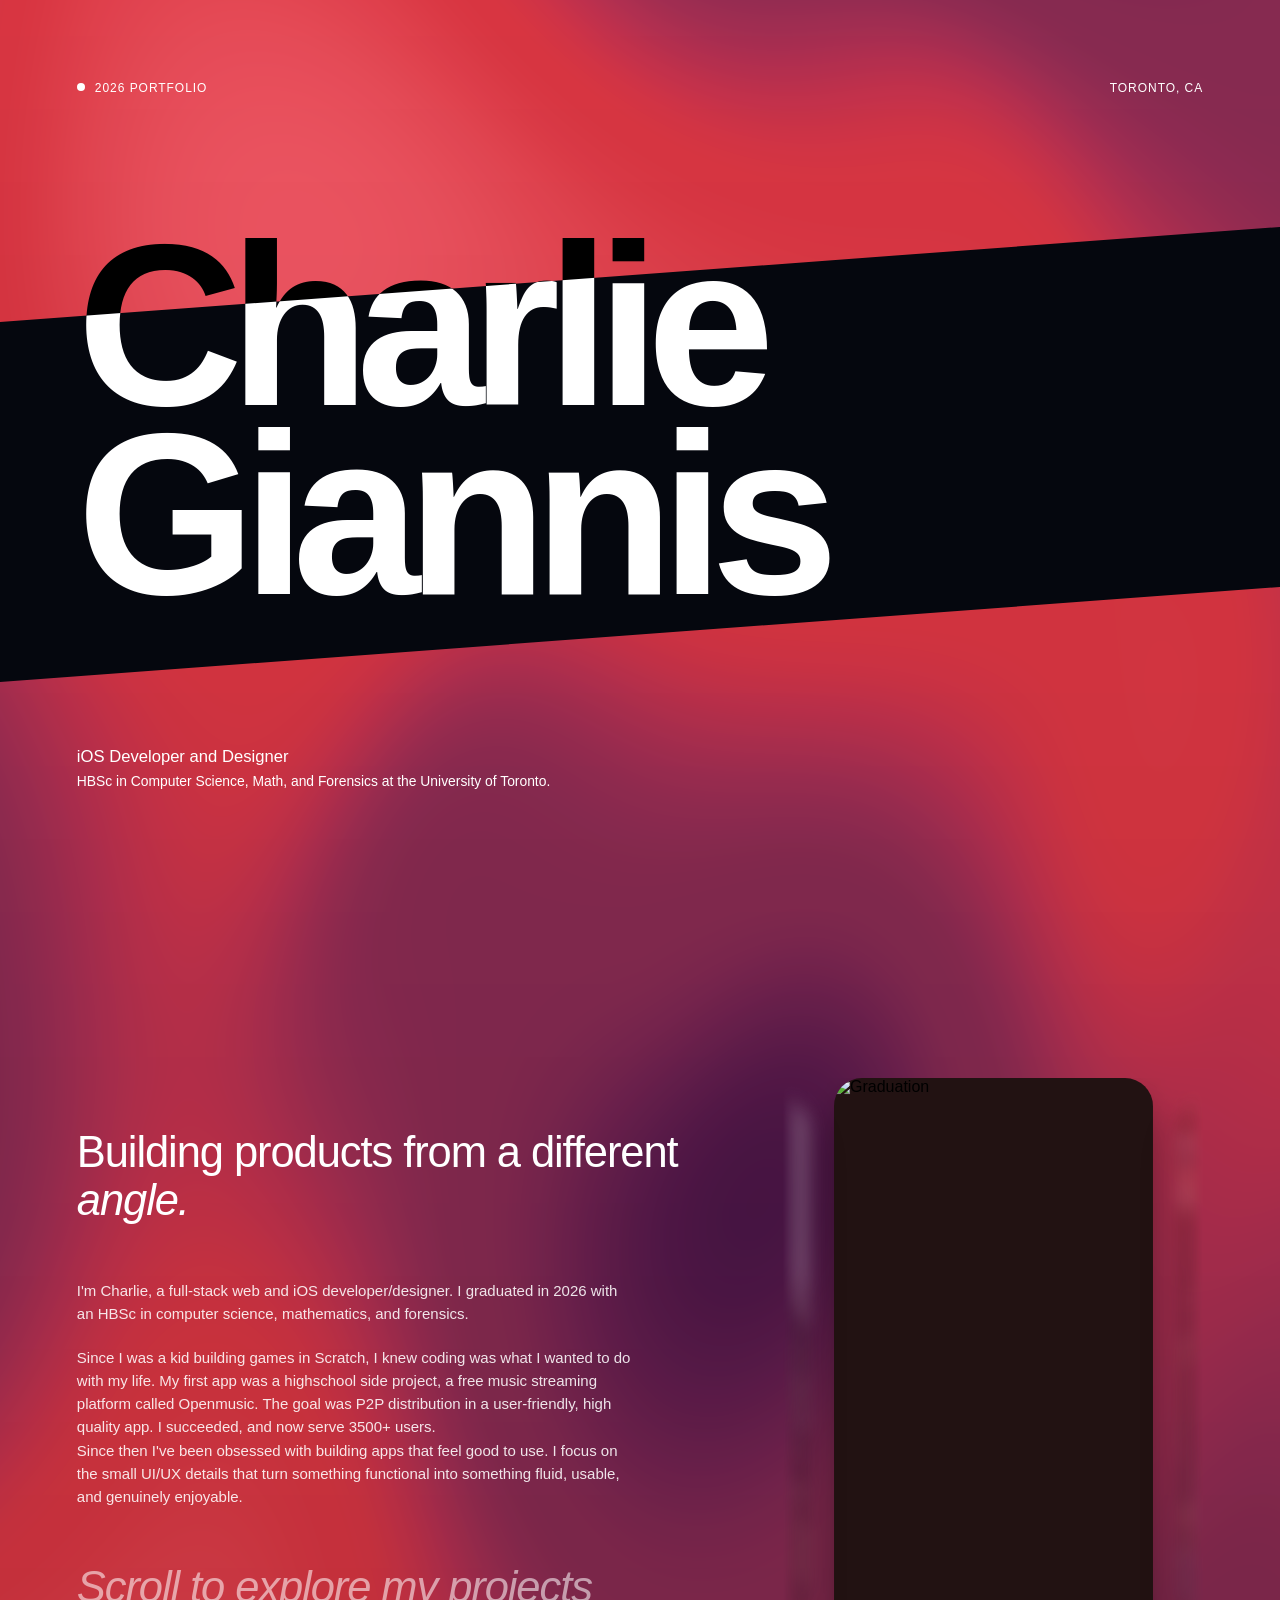
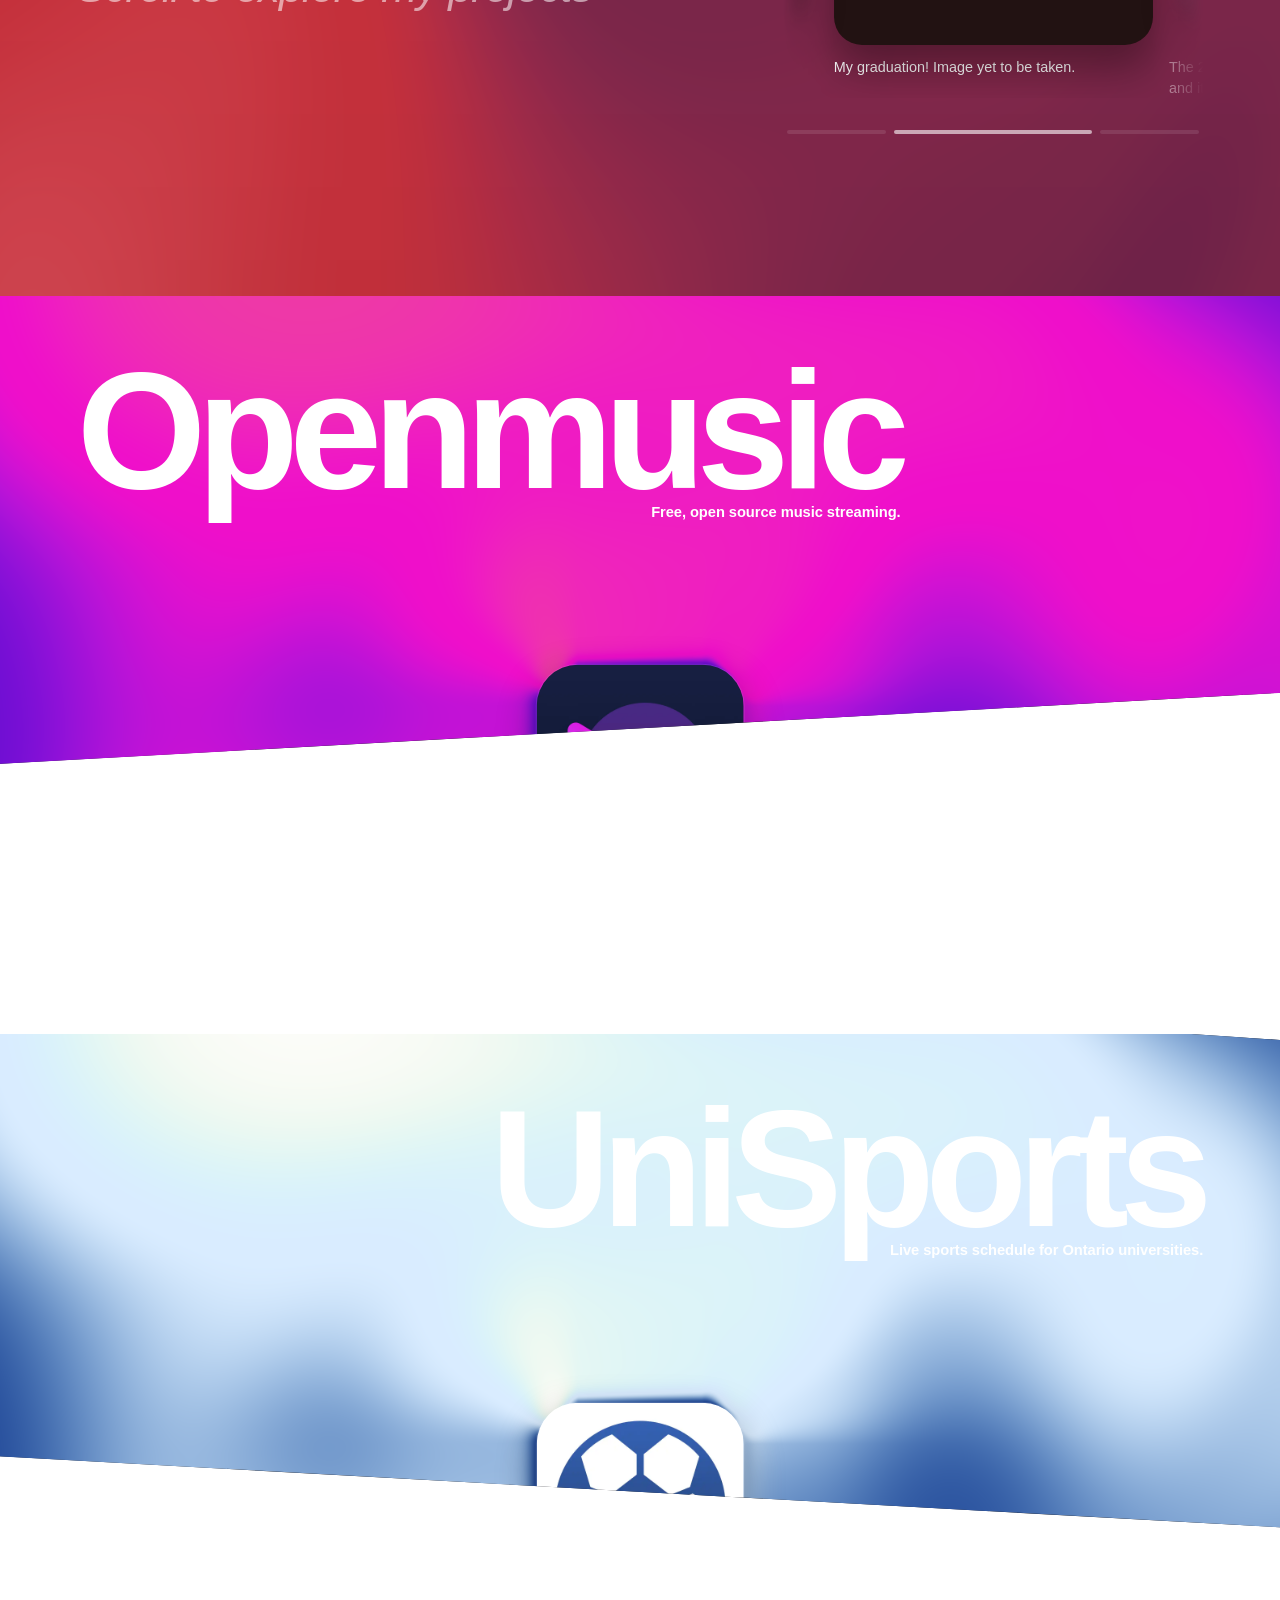
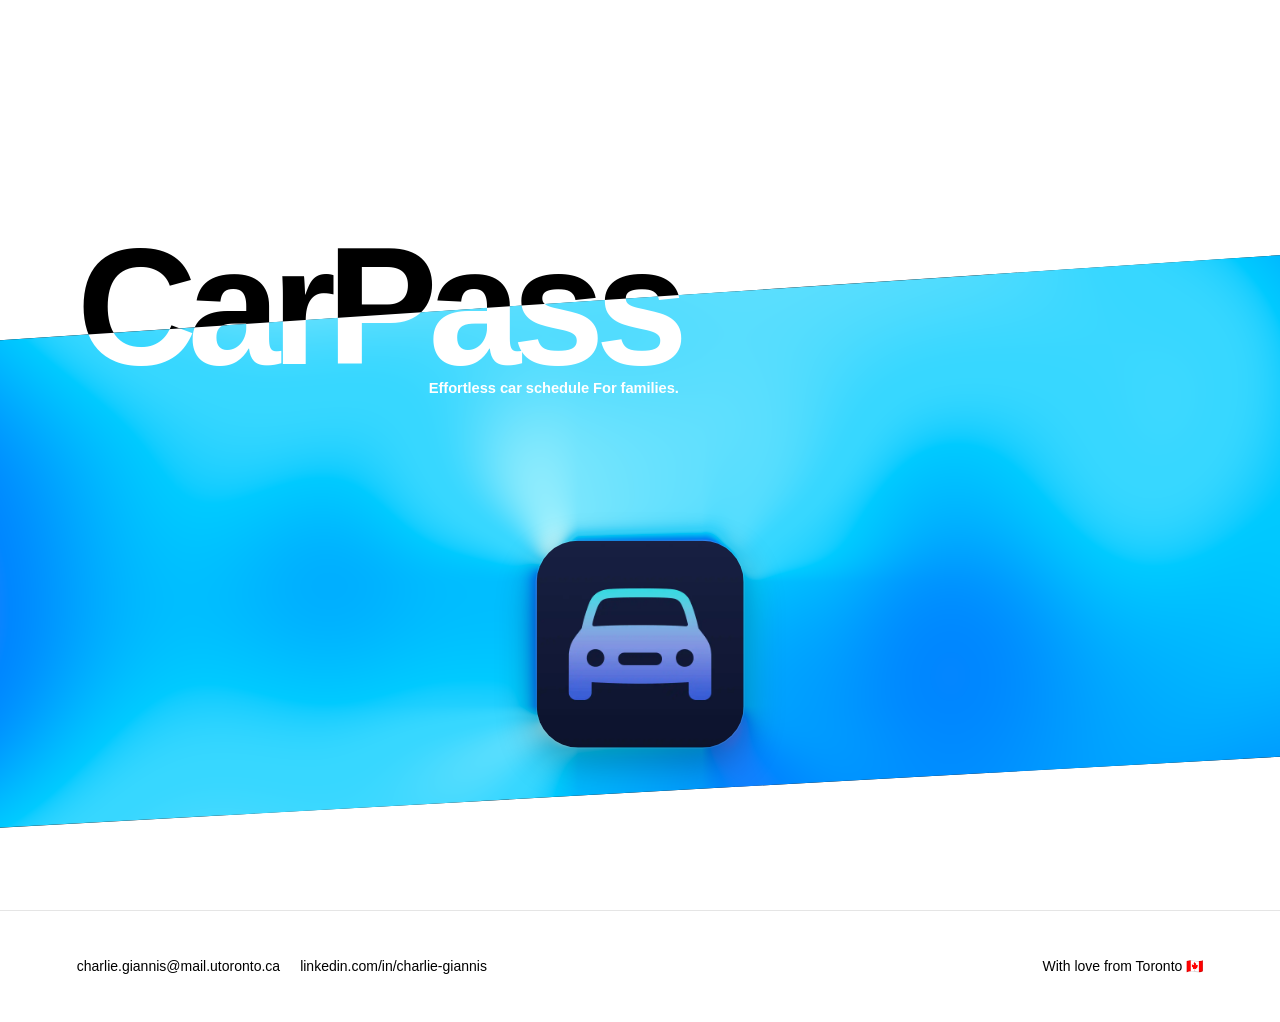
==== commit 96f57d9c: "Brought back top bar" ====
--- a/index.html
+++ b/index.html
@@ -17,7 +17,13 @@
     </div>
 
     <section class="hero" data-parallax-section data-angle="hero">
+      <div class="hero__top">
+        <span>2026 Portfolio</span>
+        <span>Toronto, CA</span>
+      </div>
+
       <h1 class="hero__name">Charlie<br>Giannis</h1>
+
       <div>
         <p class="hero__tagline">
           iOS Developer and Designer
@@ -31,6 +37,10 @@
       <div class="band-clip" aria-hidden="true">
         <div class="band-media"></div>
         <div class="hero hero--mirror">
+          <div class="hero__top">
+            <span>2026 Portfolio</span>
+            <span>Toronto, CA</span>
+          </div>
           <h1 class="hero__name">Charlie<br>Giannis</h1>
           <div>
             <p class="hero__tagline">
--- a/index.css
+++ b/index.css
@@ -97,6 +97,30 @@
     --band: #000;
     --band-highlight: rgba(255, 255, 255, 0.12);
     color: #ffffff;
+}
+
+.hero__top {
+    display: flex;
+    justify-content: space-between;
+    align-items: baseline;
+    gap: 16px;
+    flex-wrap: wrap;
+    font-size: 12px;
+    font-weight: 500;
+    letter-spacing: 0.08em;
+    text-transform: uppercase;
+    color: #ffffff;
+}
+
+.hero__top span:first-child::before {
+    content: "";
+    display: inline-block;
+    width: 8px;
+    height: 8px;
+    background: #ffffff;
+    border-radius: 50%;
+    margin-right: 10px;
+    transform: translateY(-1px);
 }
 
 .hero__name {
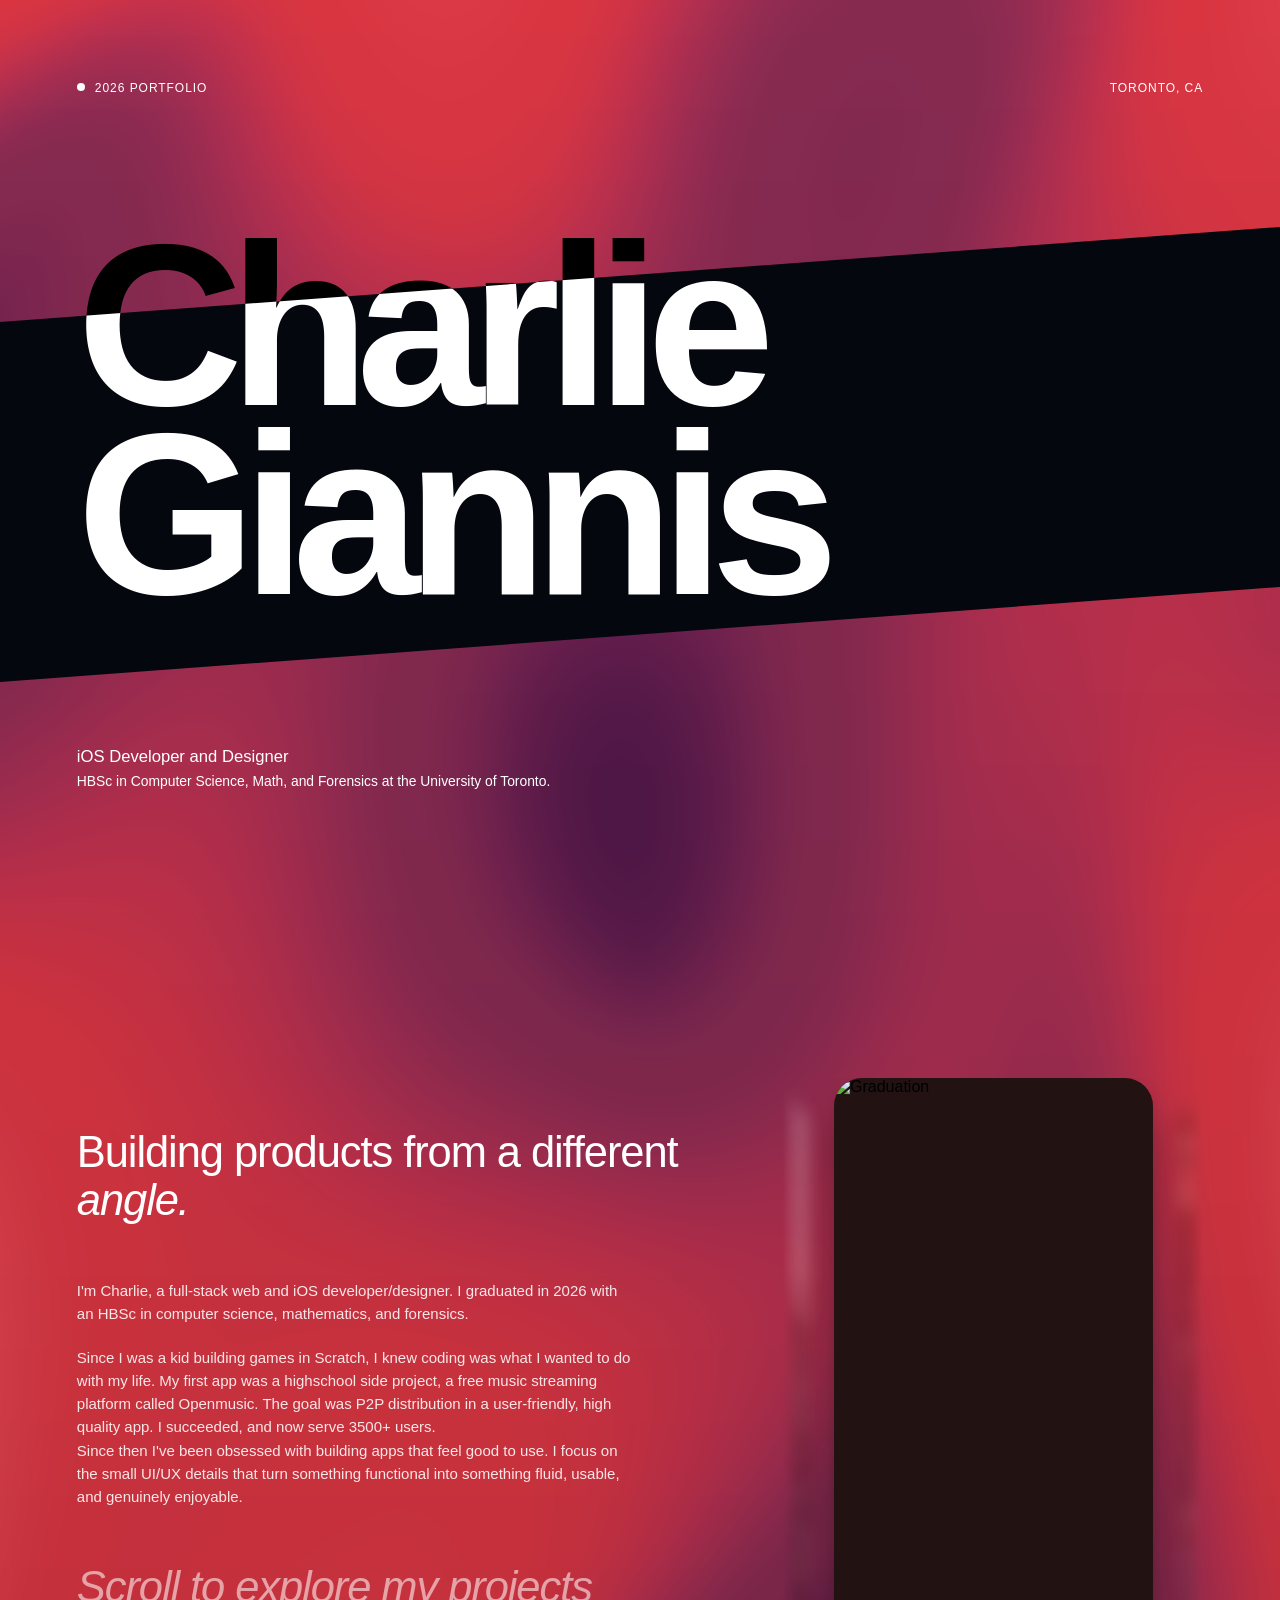
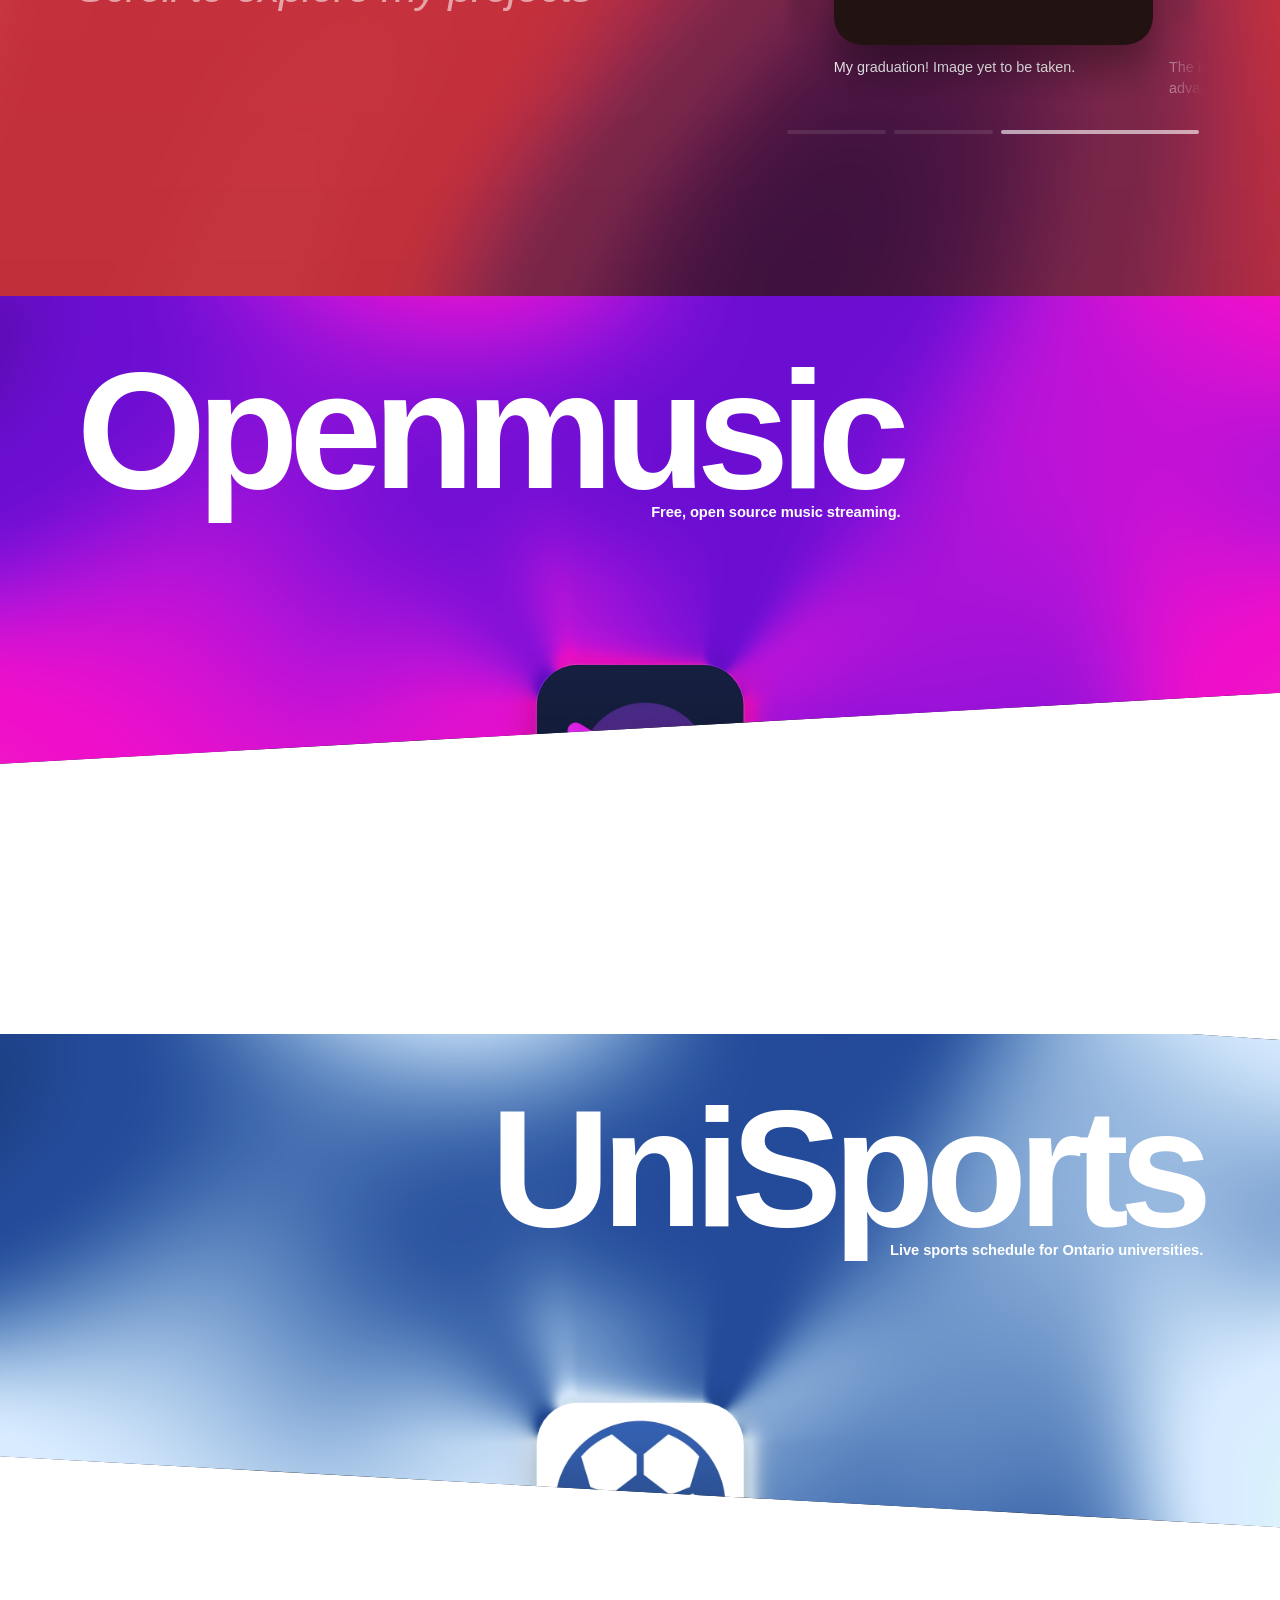
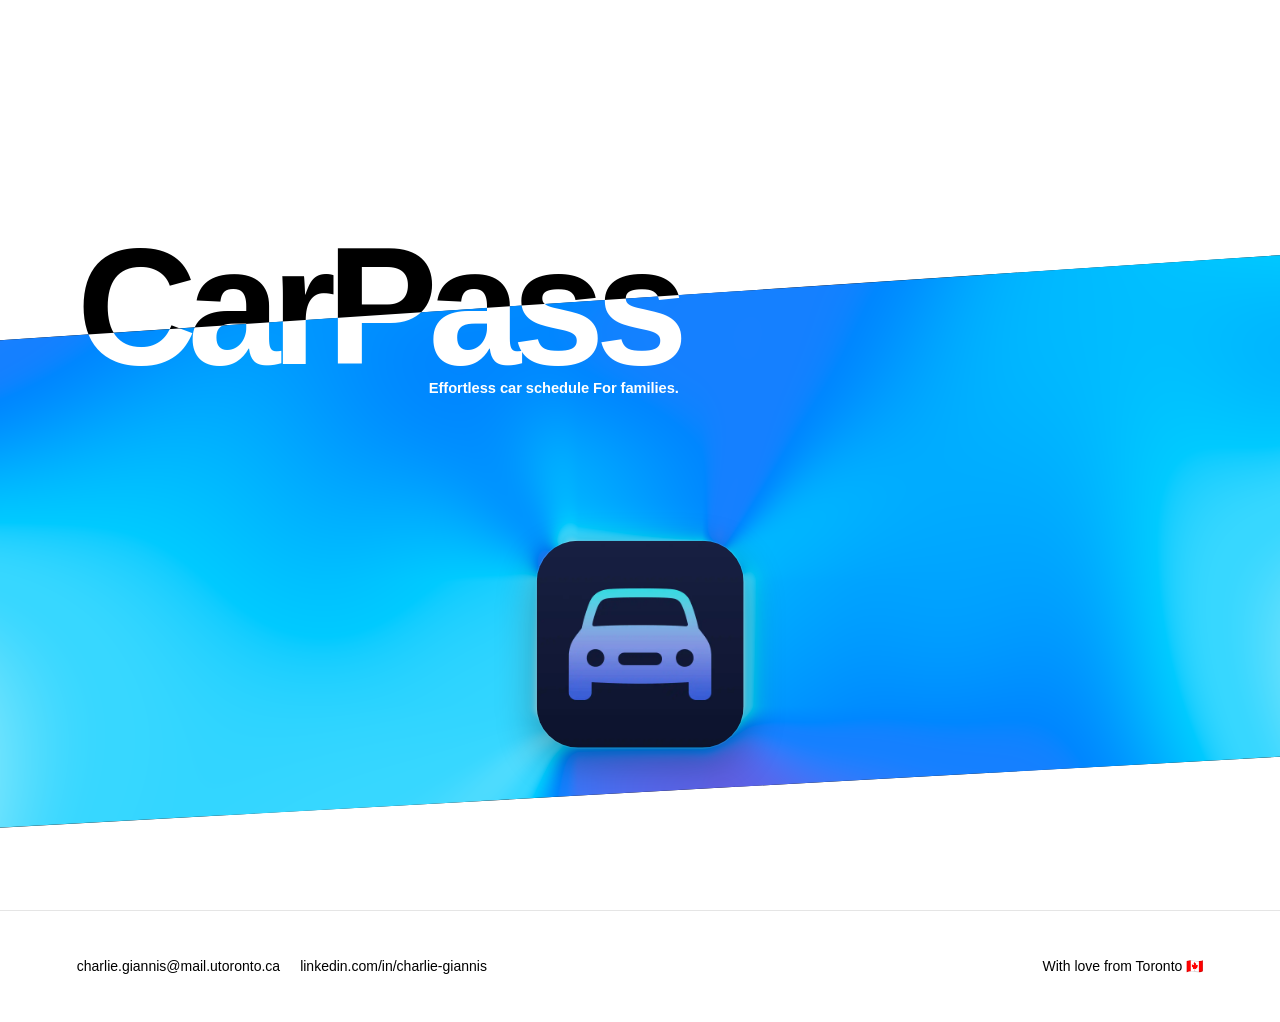
==== commit 2579ffda: "Reworded" ====
--- a/index.html
+++ b/index.html
@@ -92,8 +92,7 @@
               </div>
               <div class="carousel-entry" data-index="2">
                 <img class="carousel-image" src="assets/IMG_4310.JPG" alt="MacBook and a fan" />
-                <div class="carousel-caption">The 2014 MacBook Air running all my servers, and its advanced cooling
-                  system.</div>
+                <div class="carousel-caption">The MacBook running all my servers, and its advanced cooling system.</div>
               </div>
             </div>
           </div>
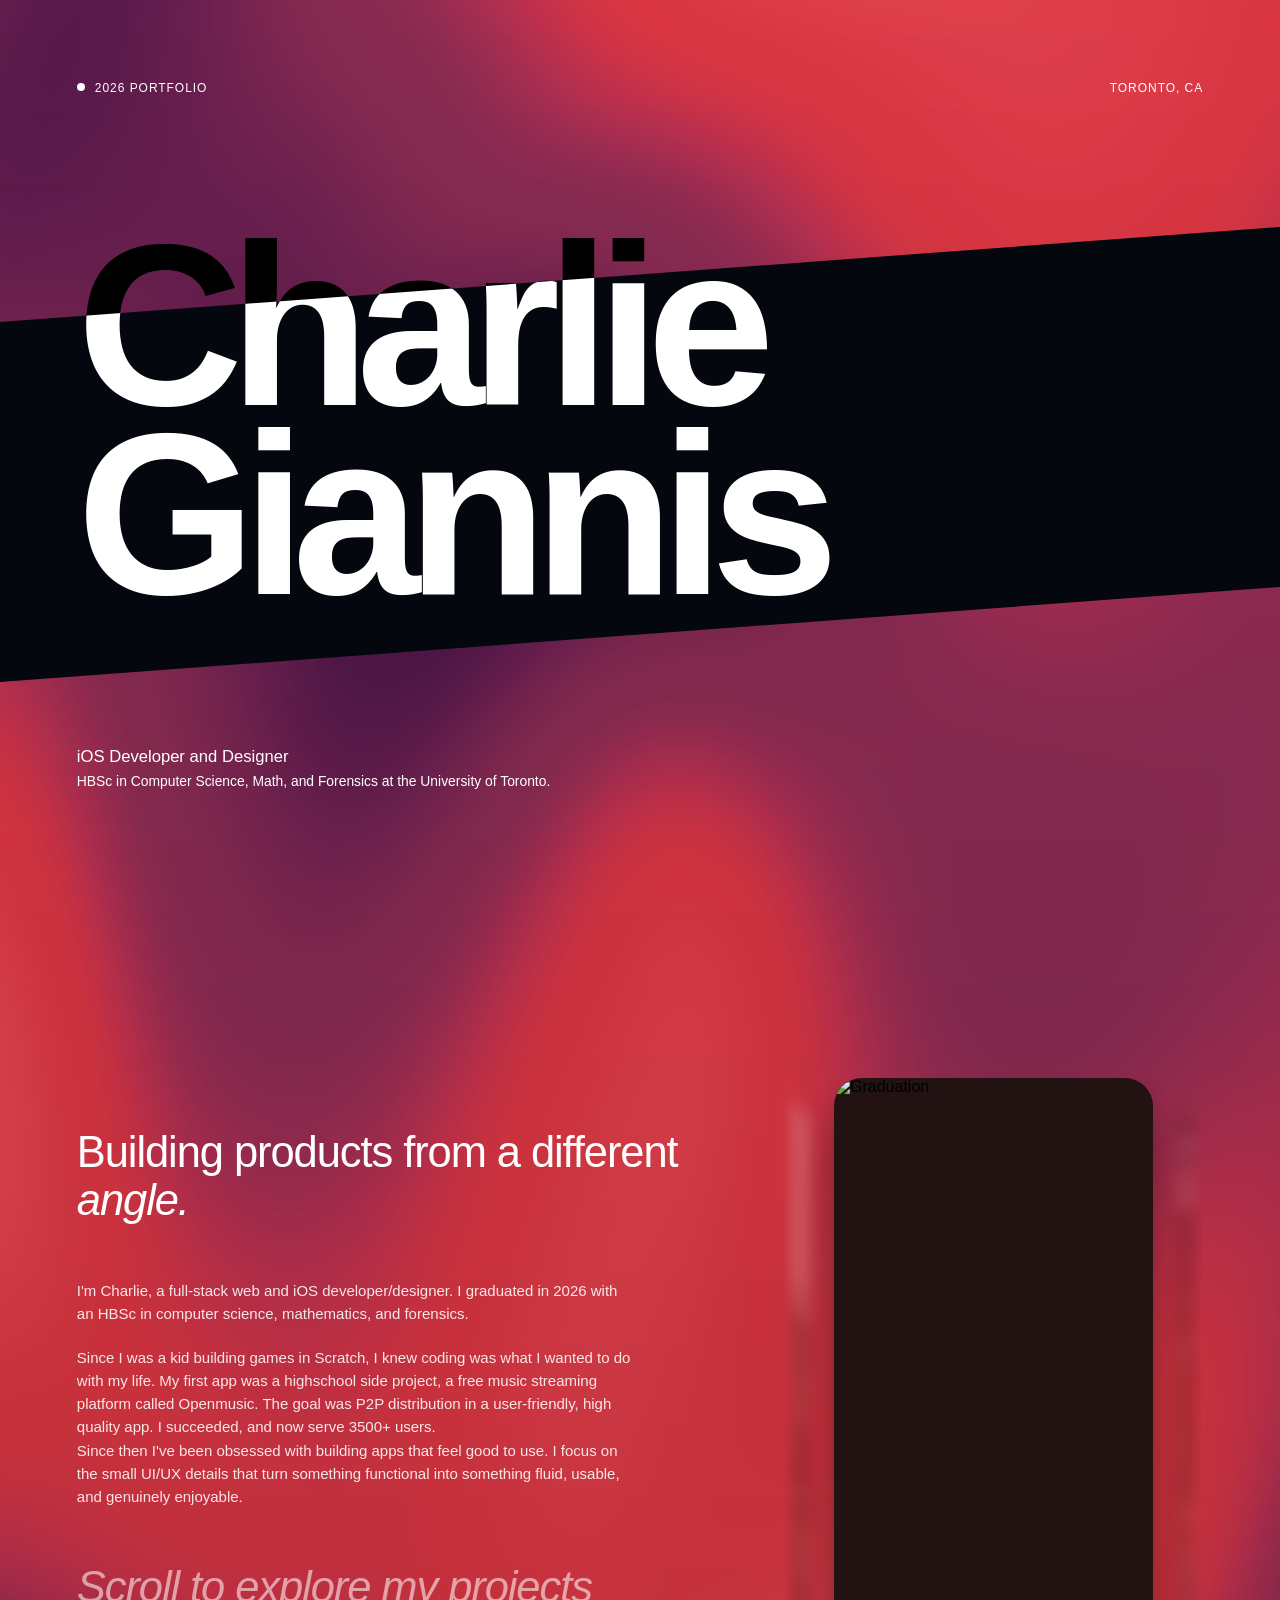
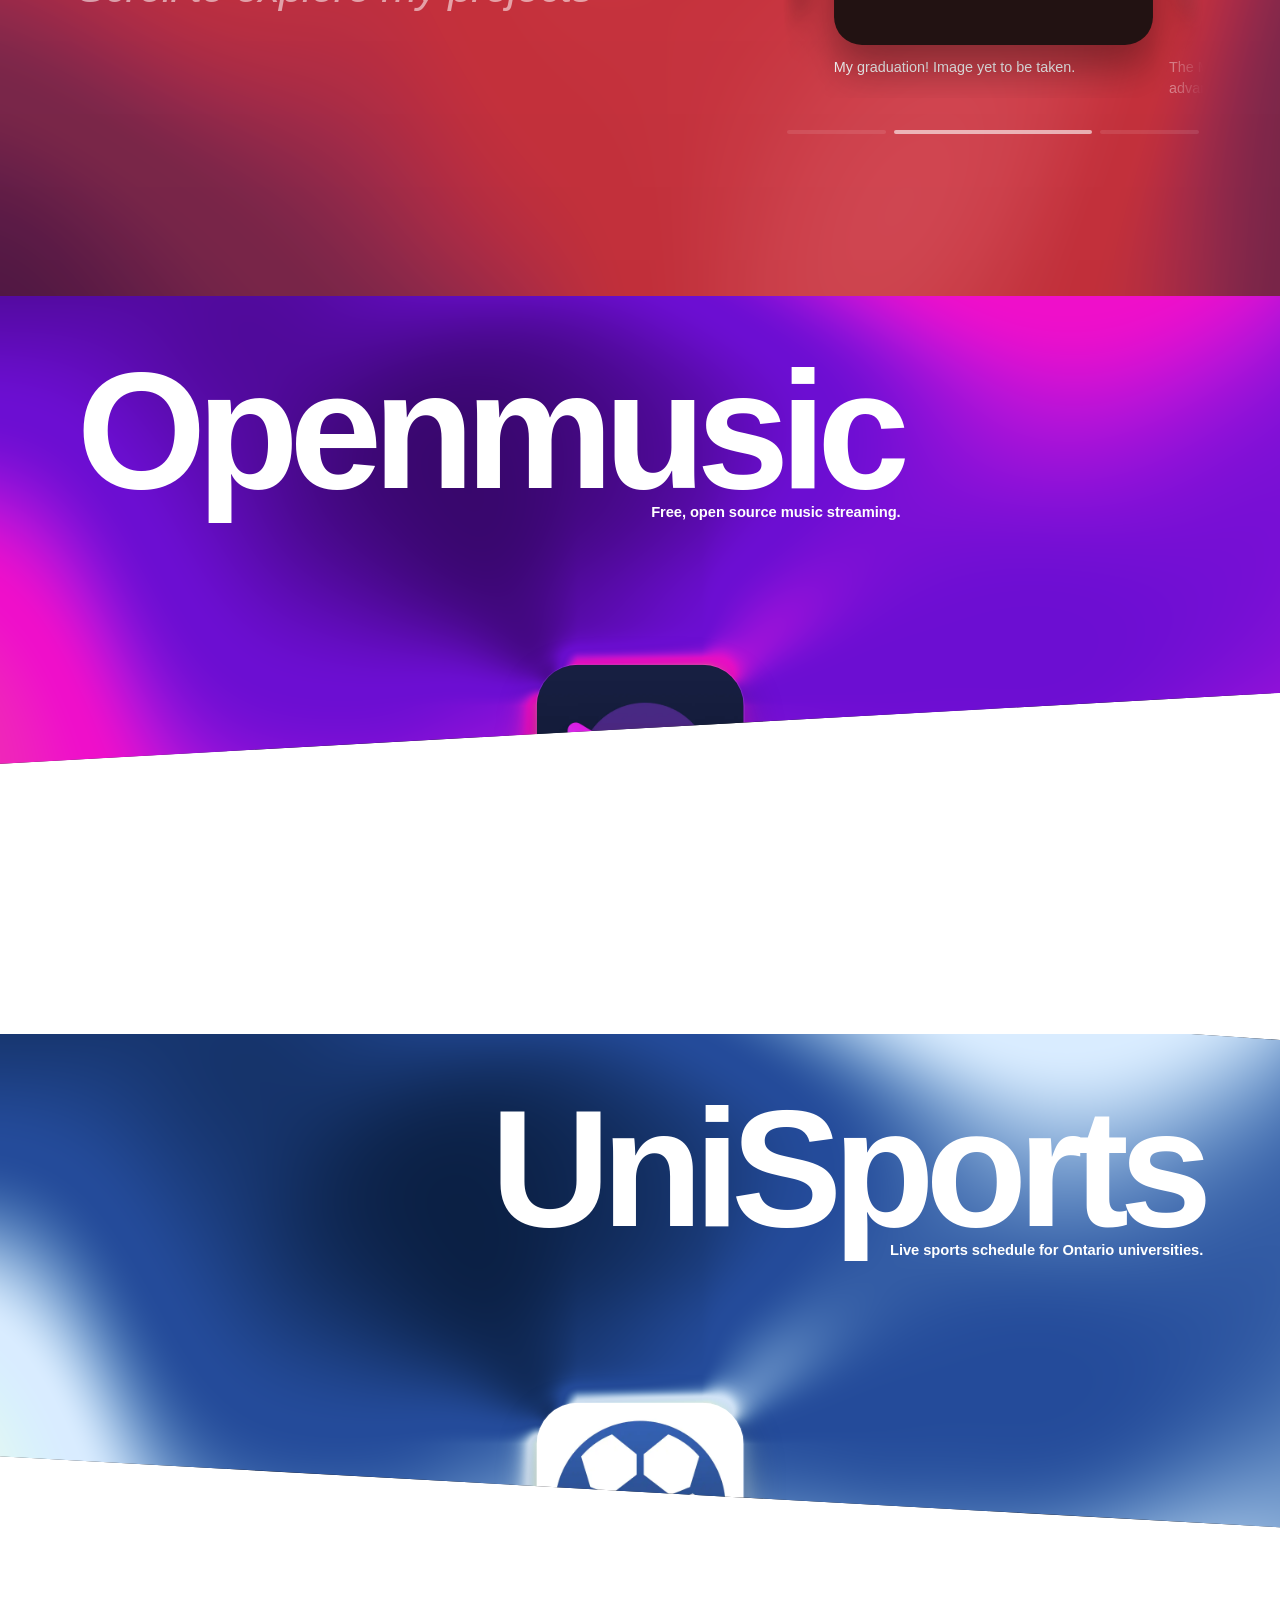
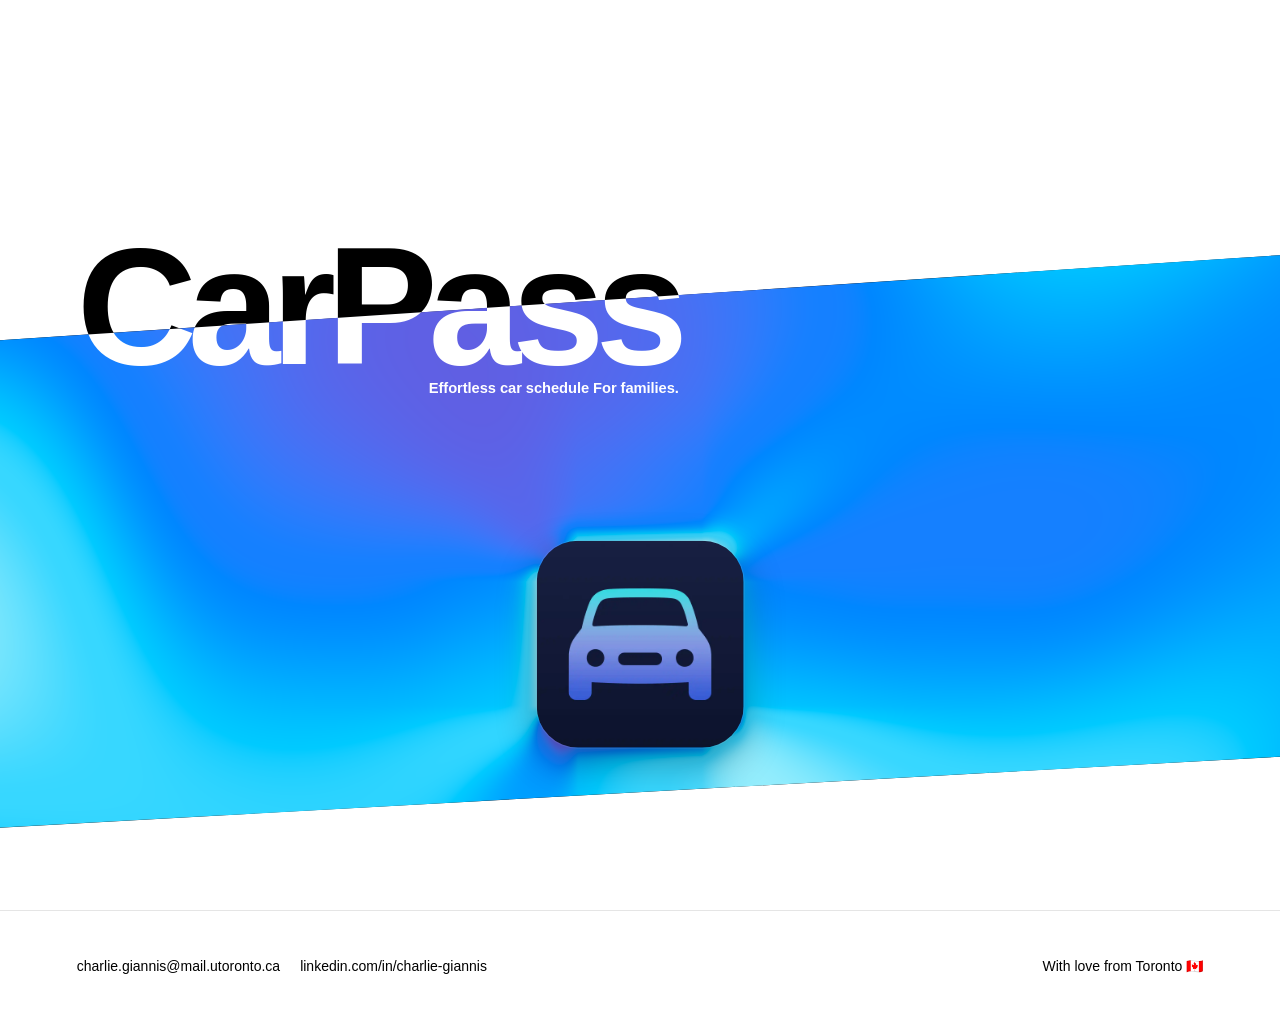
==== commit 95abfff6: "Added meta image for sharing" ====
--- a/index.html
+++ b/index.html
@@ -7,6 +7,24 @@
   <title>Charlie Giannis - Portfolio</title>
   <link rel="stylesheet" href="index.css">
   <link rel="stylesheet" href="carousel.css" />
+
+  <meta name="theme-color" content="#c63349">
+  <meta property="og:title" content="Charlie Giannis">
+  <meta property="og:type" content="website">
+  <meta property="og:image" content="/assets/cggraph.png">
+  <meta property="og:image:type" content="image/png">
+  <meta property="og:image:width" content="1867">
+  <meta property="og:image:height" content="1460">
+  <meta property="og:url" content="https://cgdev.ca">
+  <meta property="og:description" content="iOS Developer and Designer">
+  <meta property="og:site_name" content="cgdev.ca">
+  <meta property="twitter:title" content="Charlie Giannis" />
+  <meta property="twitter:description" content="iOS Developer and Designer" />
+  <meta property="twitter:image" content="/assets/cggraph.png" />
+  <meta property="twitter:image:alt" content="Charlie Giannis" />
+  <meta property="twitter:card" content="summary_large_image">
+  <meta property="twitter:image:src" content="/assets/cggraph.png">
+
 </head>
 
 <body>
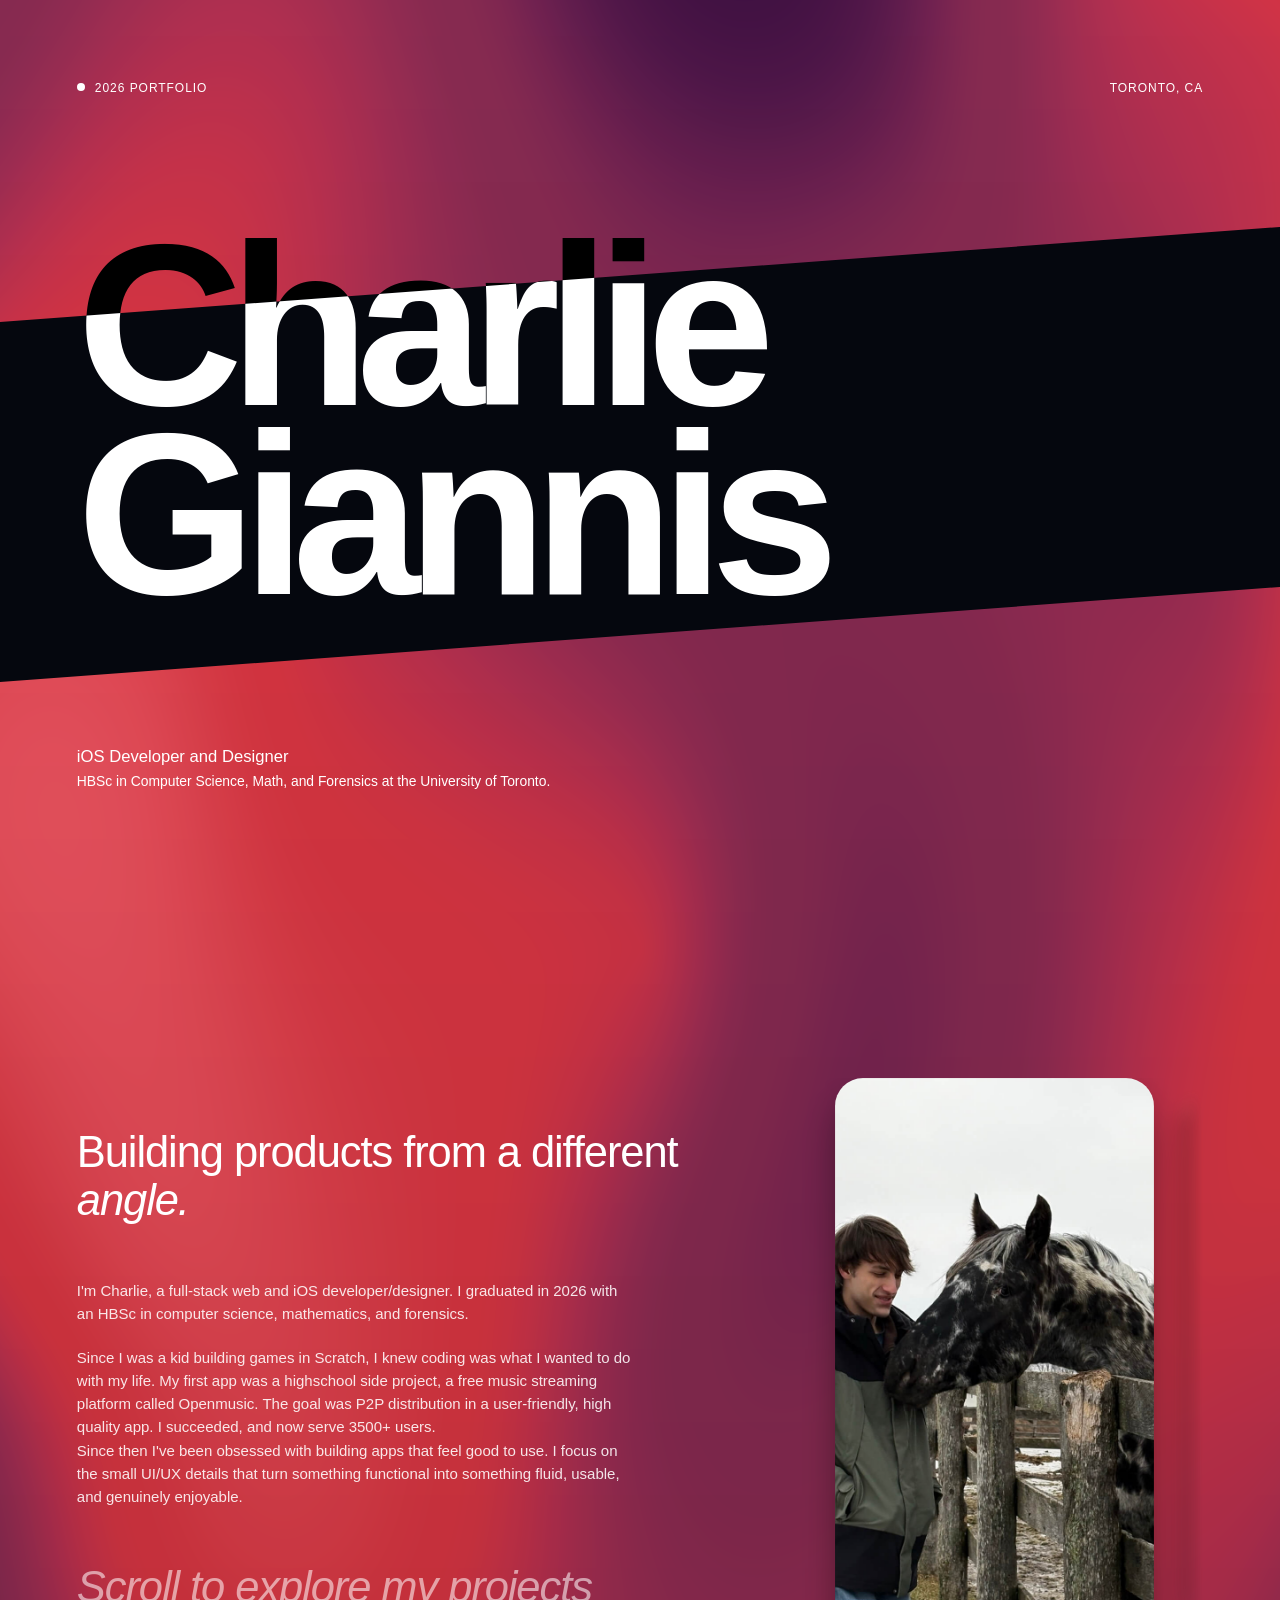
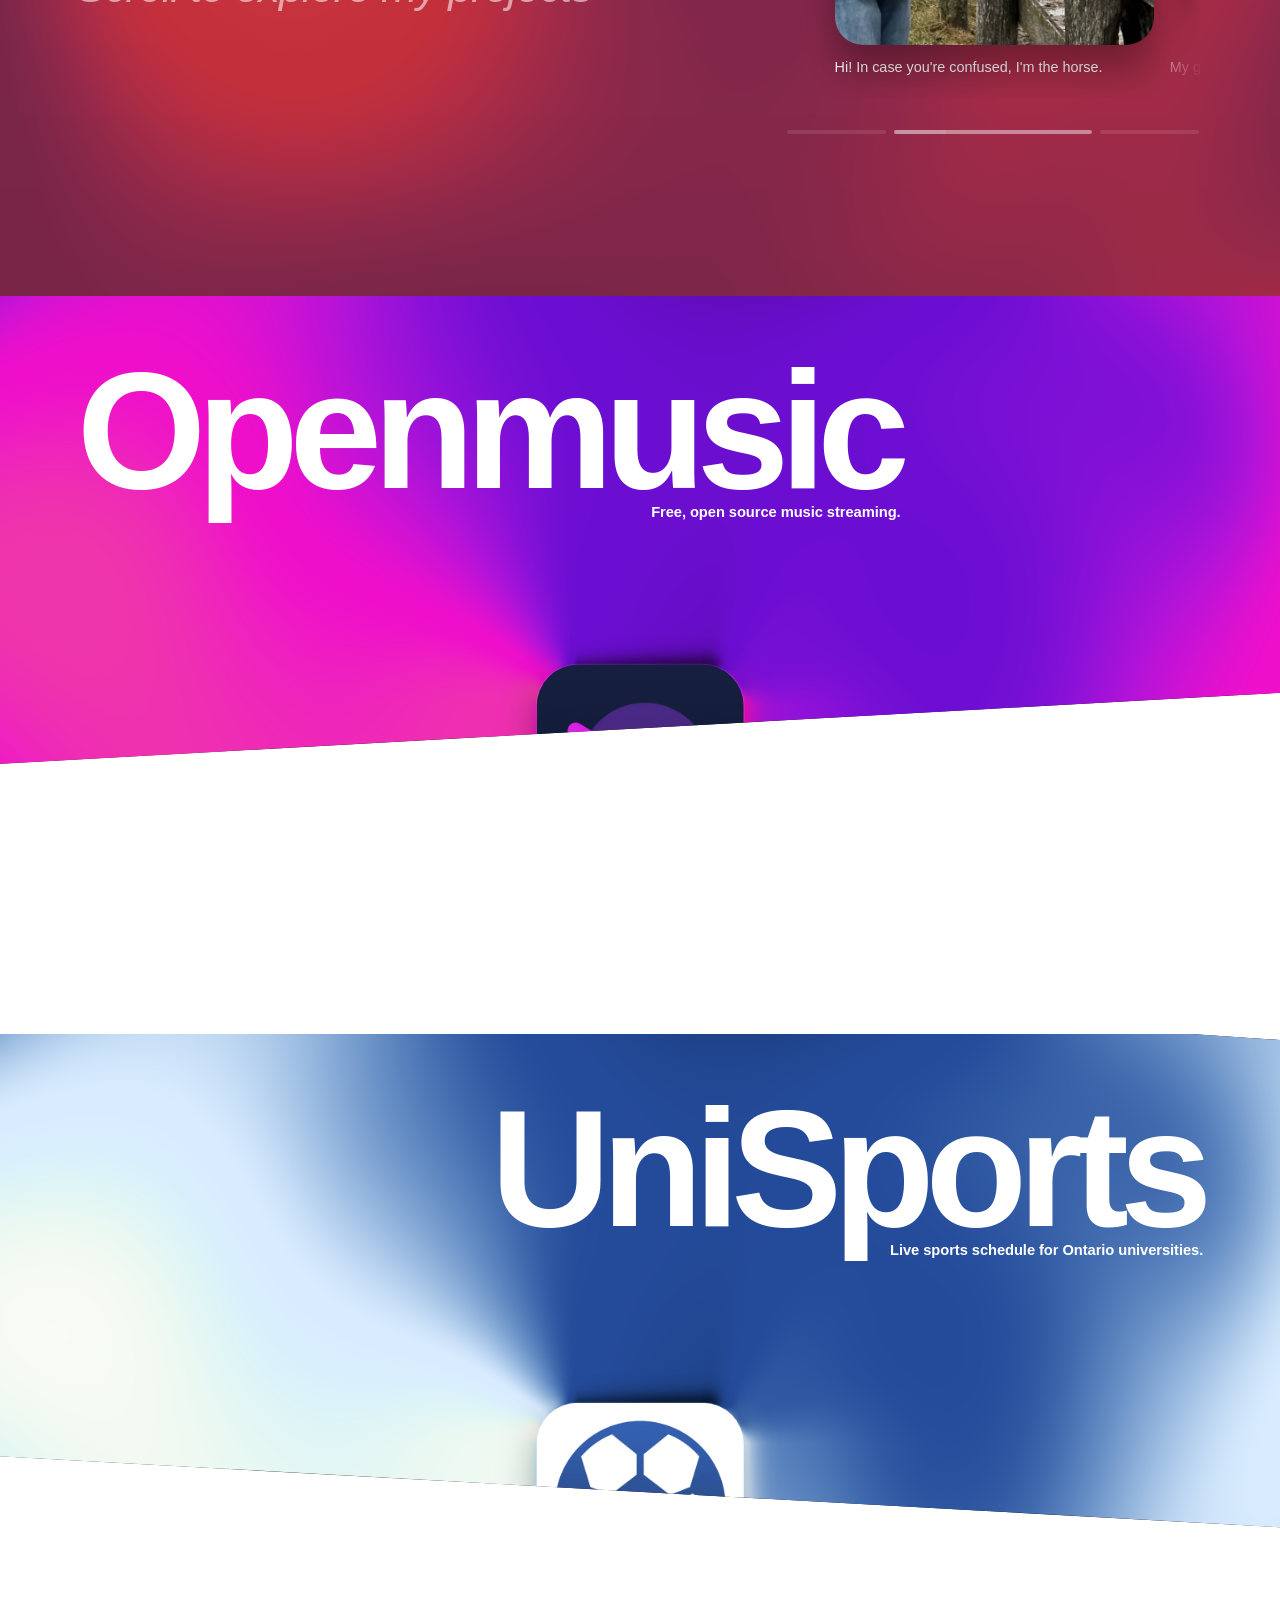
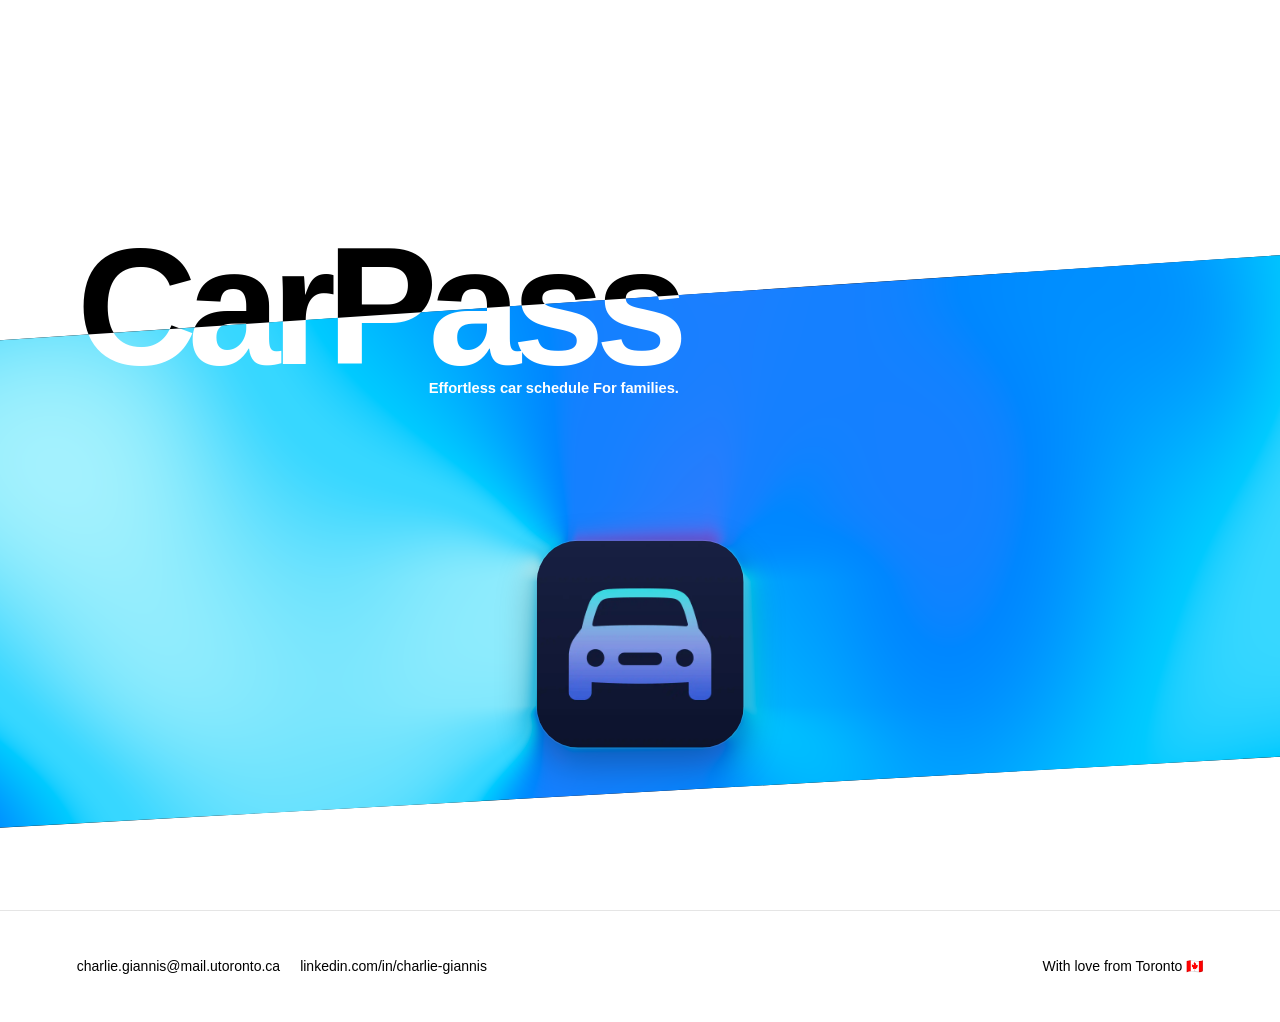
==== commit b0c6485a: "updated opengraph stuff for case studies" ====
--- a/index.html
+++ b/index.html
@@ -9,21 +9,21 @@
   <link rel="stylesheet" href="carousel.css" />
 
   <meta name="theme-color" content="#c63349">
-  <meta property="og:title" content="Charlie Giannis">
+  <meta property="og:title" content="Charlie Giannis - Portfolio">
   <meta property="og:type" content="website">
-  <meta property="og:image" content="/assets/cggraph.png">
+  <meta property="og:image" content="/assets/oghome.png">
   <meta property="og:image:type" content="image/png">
   <meta property="og:image:width" content="1867">
   <meta property="og:image:height" content="1460">
   <meta property="og:url" content="https://cgdev.ca">
   <meta property="og:description" content="iOS Developer and Designer">
   <meta property="og:site_name" content="cgdev.ca">
-  <meta property="twitter:title" content="Charlie Giannis" />
+  <meta property="twitter:title" content="Charlie Giannis - Portfolio" />
   <meta property="twitter:description" content="iOS Developer and Designer" />
-  <meta property="twitter:image" content="/assets/cggraph.png" />
-  <meta property="twitter:image:alt" content="Charlie Giannis" />
+  <meta property="twitter:image" content="/assets/oghome.png" />
+  <meta property="twitter:image:alt" content="Charlie Giannis - Portfolio" />
   <meta property="twitter:card" content="summary_large_image">
-  <meta property="twitter:image:src" content="/assets/cggraph.png">
+  <meta property="twitter:image:src" content="/assets/oghome.png">
 
 </head>
 
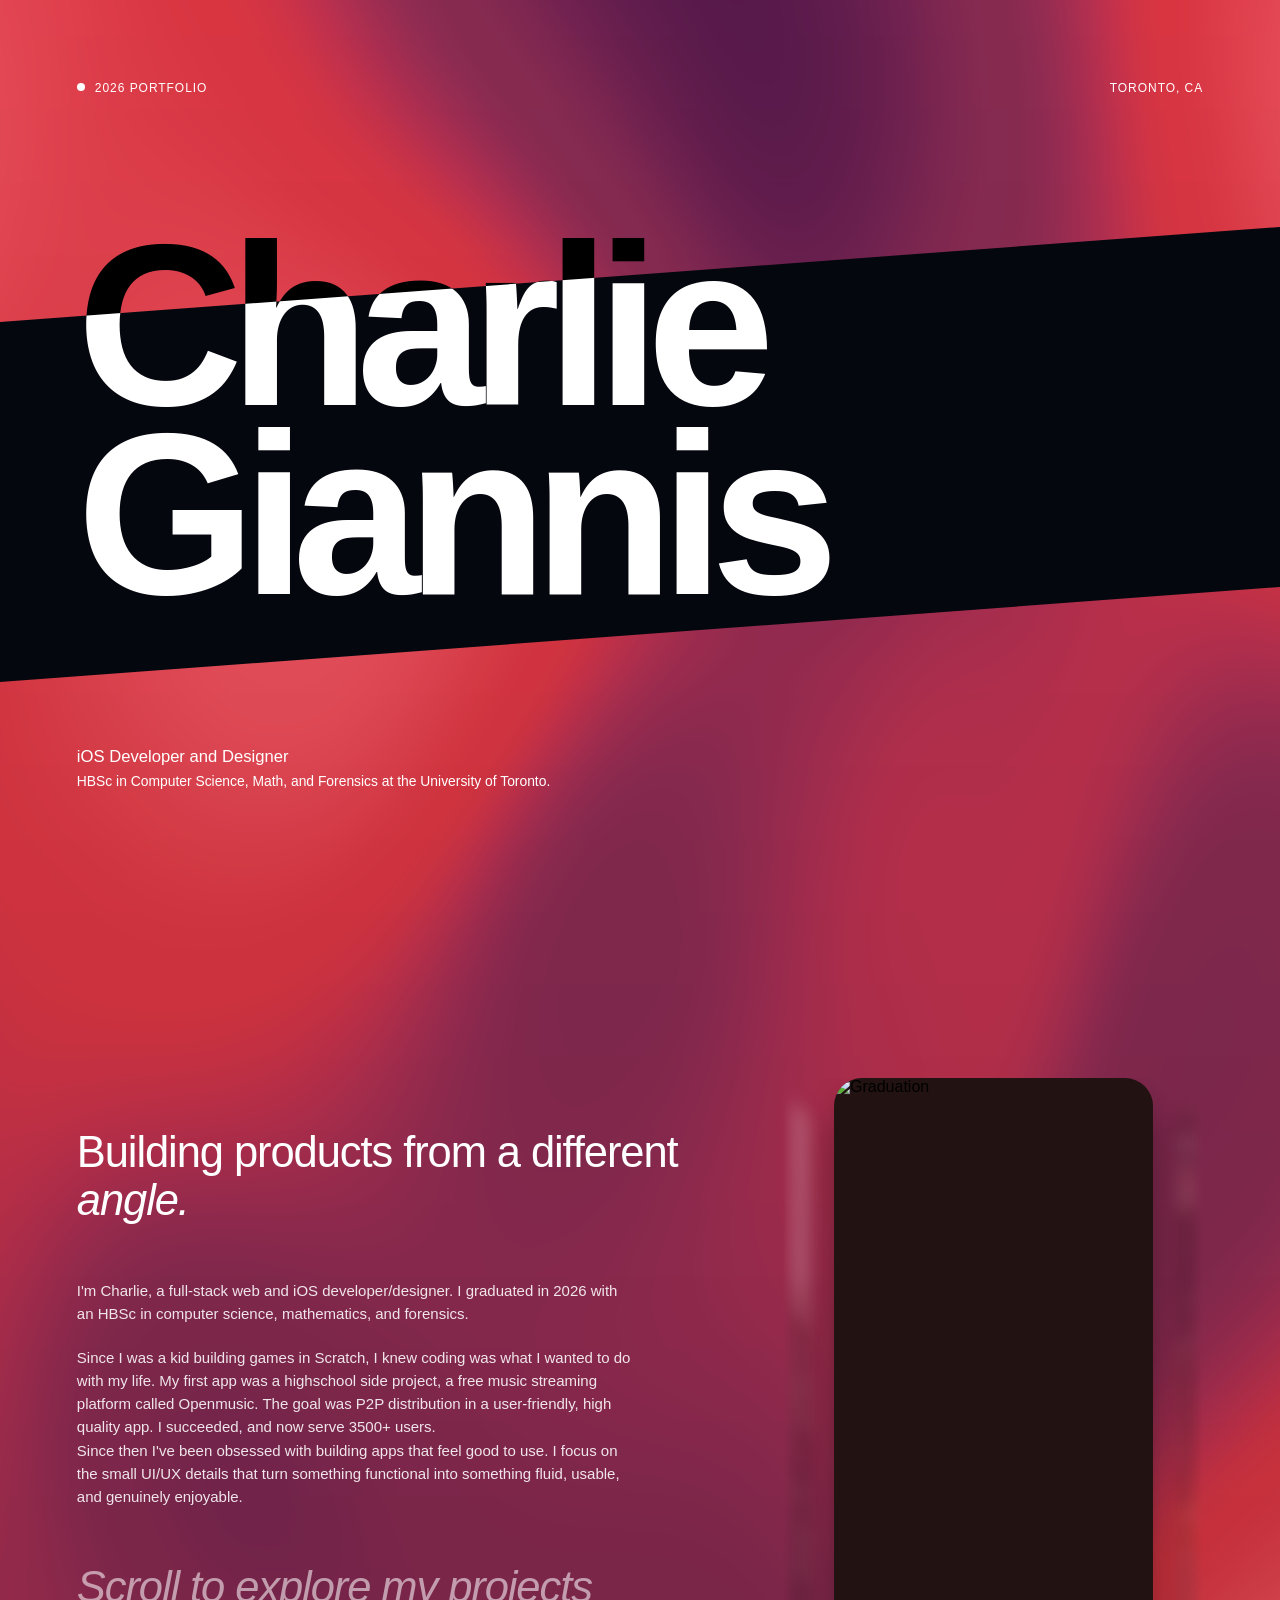
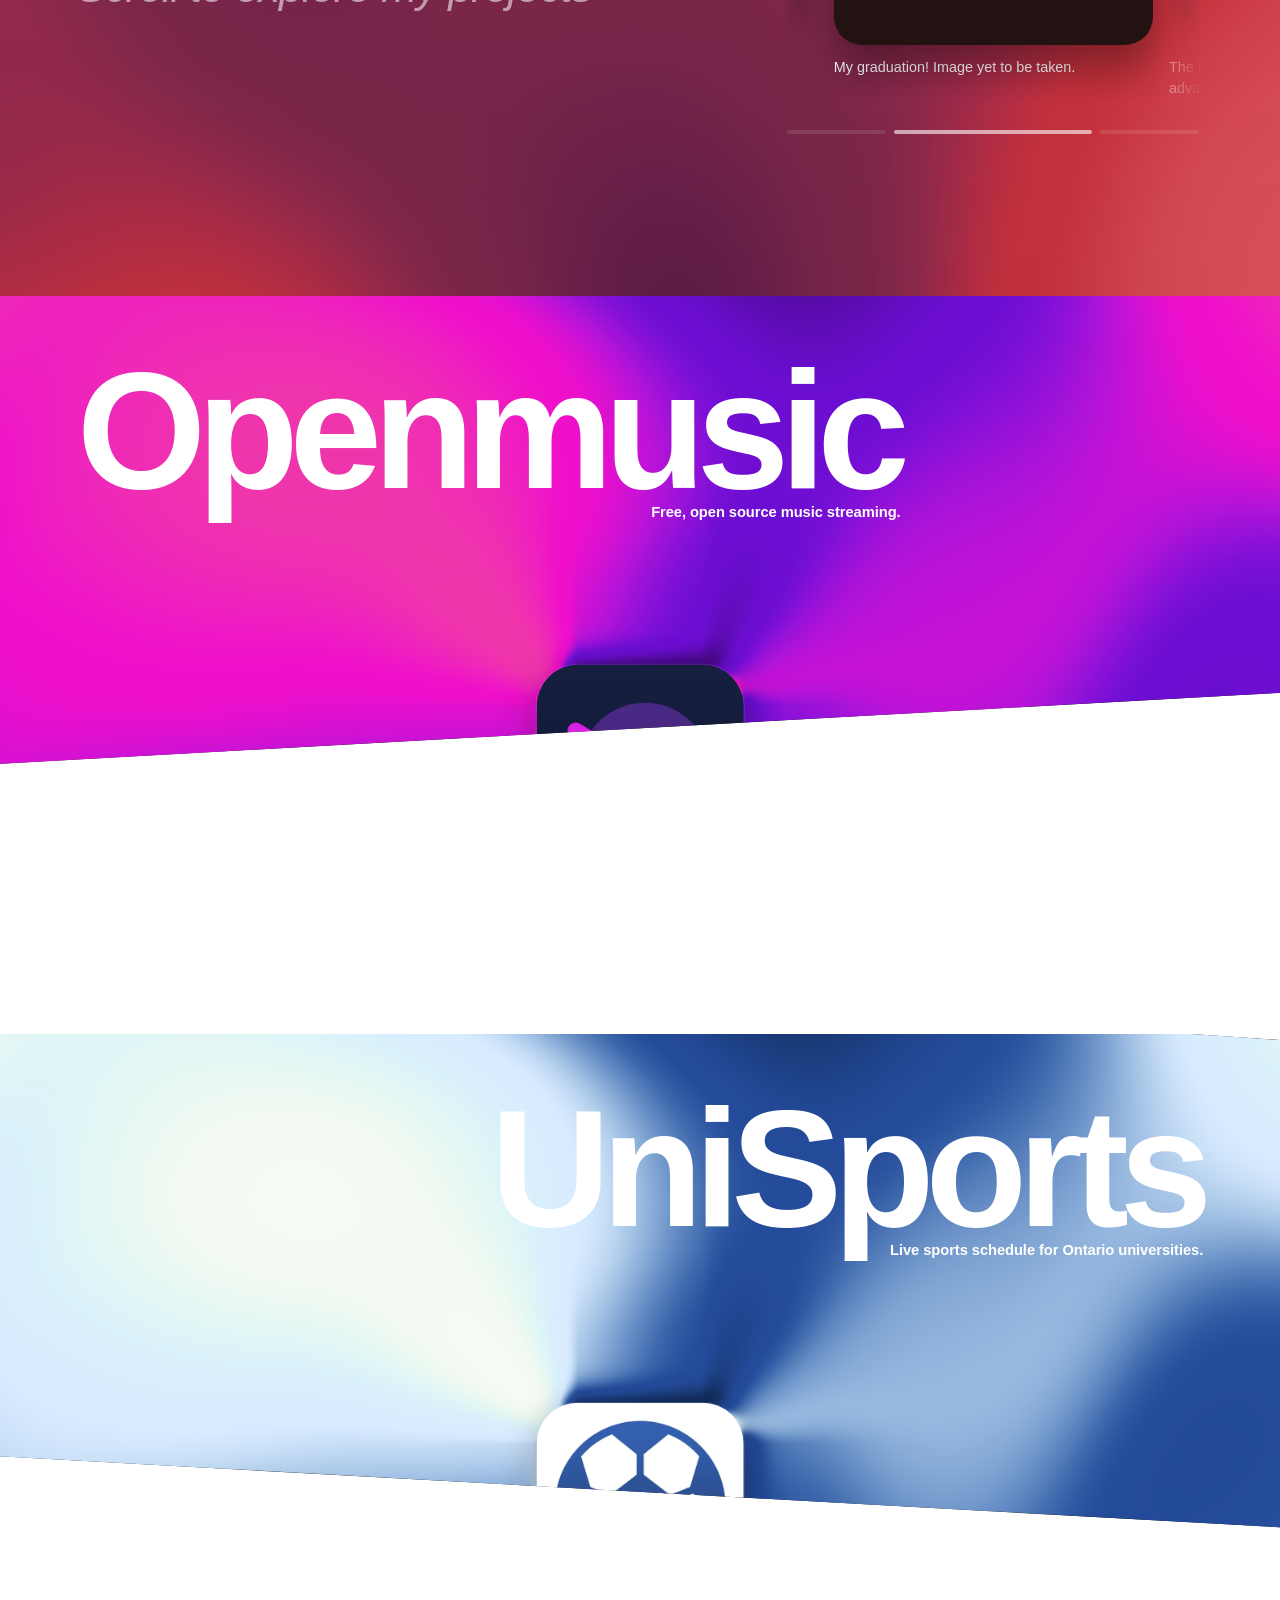
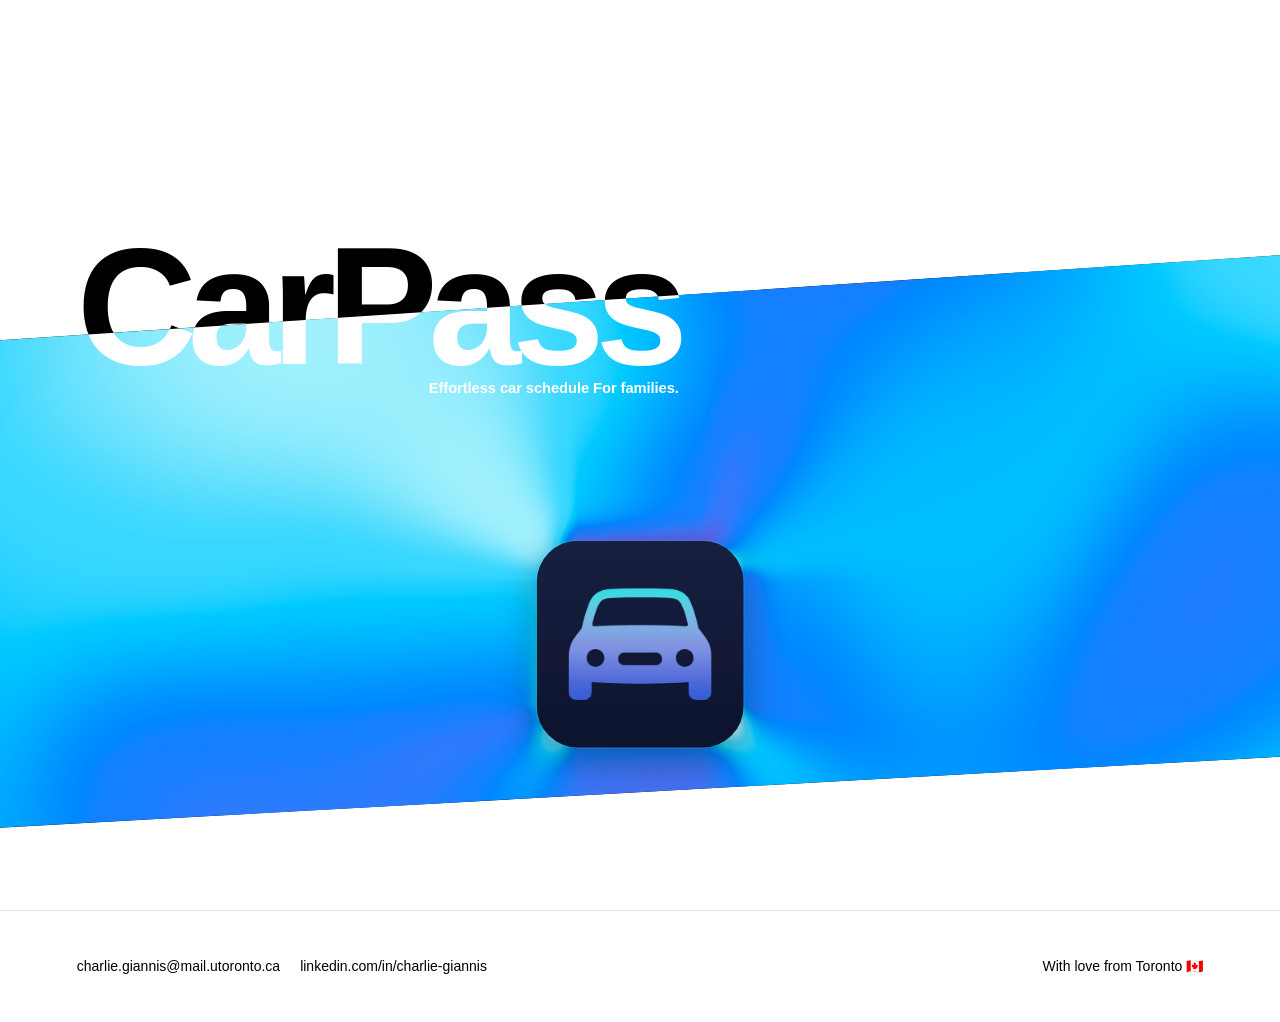
==== commit 94a5f3ee: "Added favicon" ====
--- a/index.html
+++ b/index.html
@@ -7,11 +7,12 @@
   <title>Charlie Giannis - Portfolio</title>
   <link rel="stylesheet" href="index.css">
   <link rel="stylesheet" href="carousel.css" />
+  <link rel="icon" type="image/png" href="assets/favicon.png">
 
   <meta name="theme-color" content="#c63349">
   <meta property="og:title" content="Charlie Giannis - Portfolio">
   <meta property="og:type" content="website">
-  <meta property="og:image" content="/assets/oghome.png">
+  <meta property="og:image" content="assets/oghome.png">
   <meta property="og:image:type" content="image/png">
   <meta property="og:image:width" content="1867">
   <meta property="og:image:height" content="1460">
@@ -20,10 +21,10 @@
   <meta property="og:site_name" content="cgdev.ca">
   <meta property="twitter:title" content="Charlie Giannis - Portfolio" />
   <meta property="twitter:description" content="iOS Developer and Designer" />
-  <meta property="twitter:image" content="/assets/oghome.png" />
+  <meta property="twitter:image" content="assets/oghome.png" />
   <meta property="twitter:image:alt" content="Charlie Giannis - Portfolio" />
   <meta property="twitter:card" content="summary_large_image">
-  <meta property="twitter:image:src" content="/assets/oghome.png">
+  <meta property="twitter:image:src" content="assets/oghome.png">
 
 </head>
 
